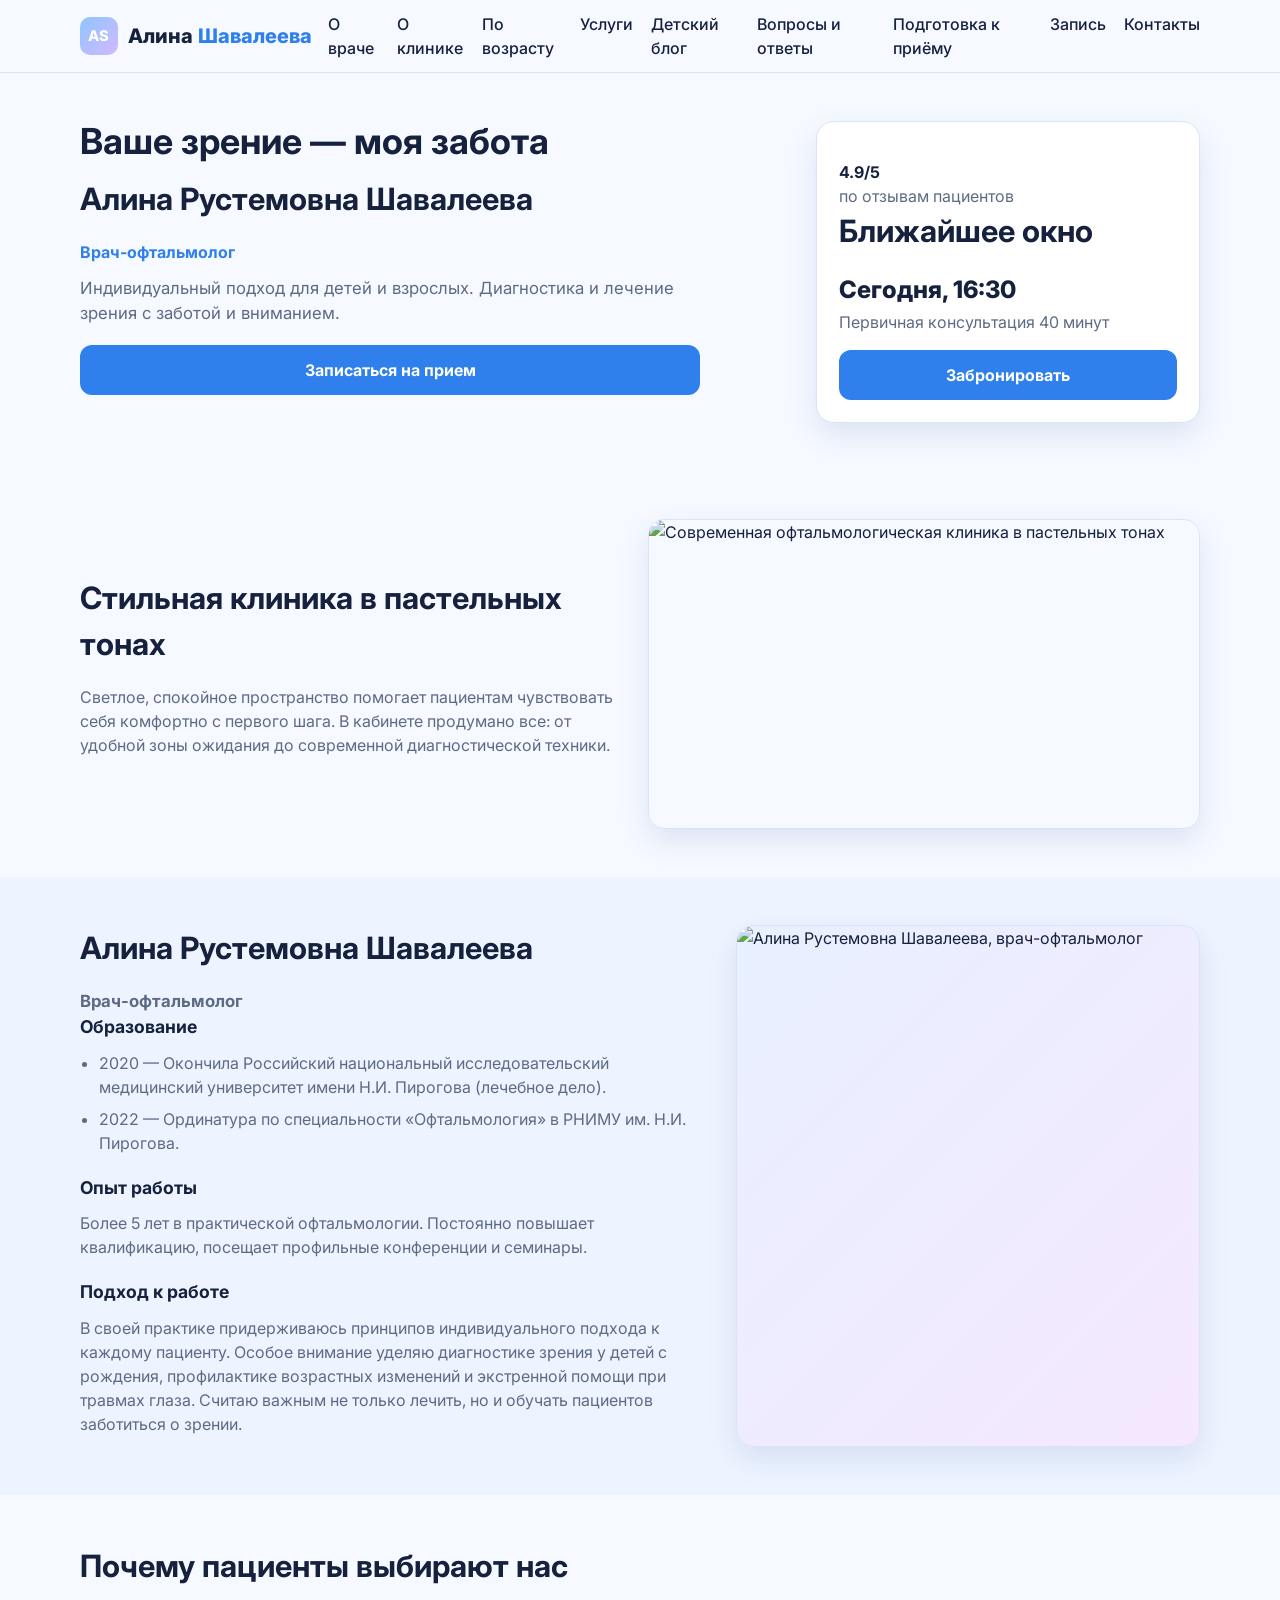
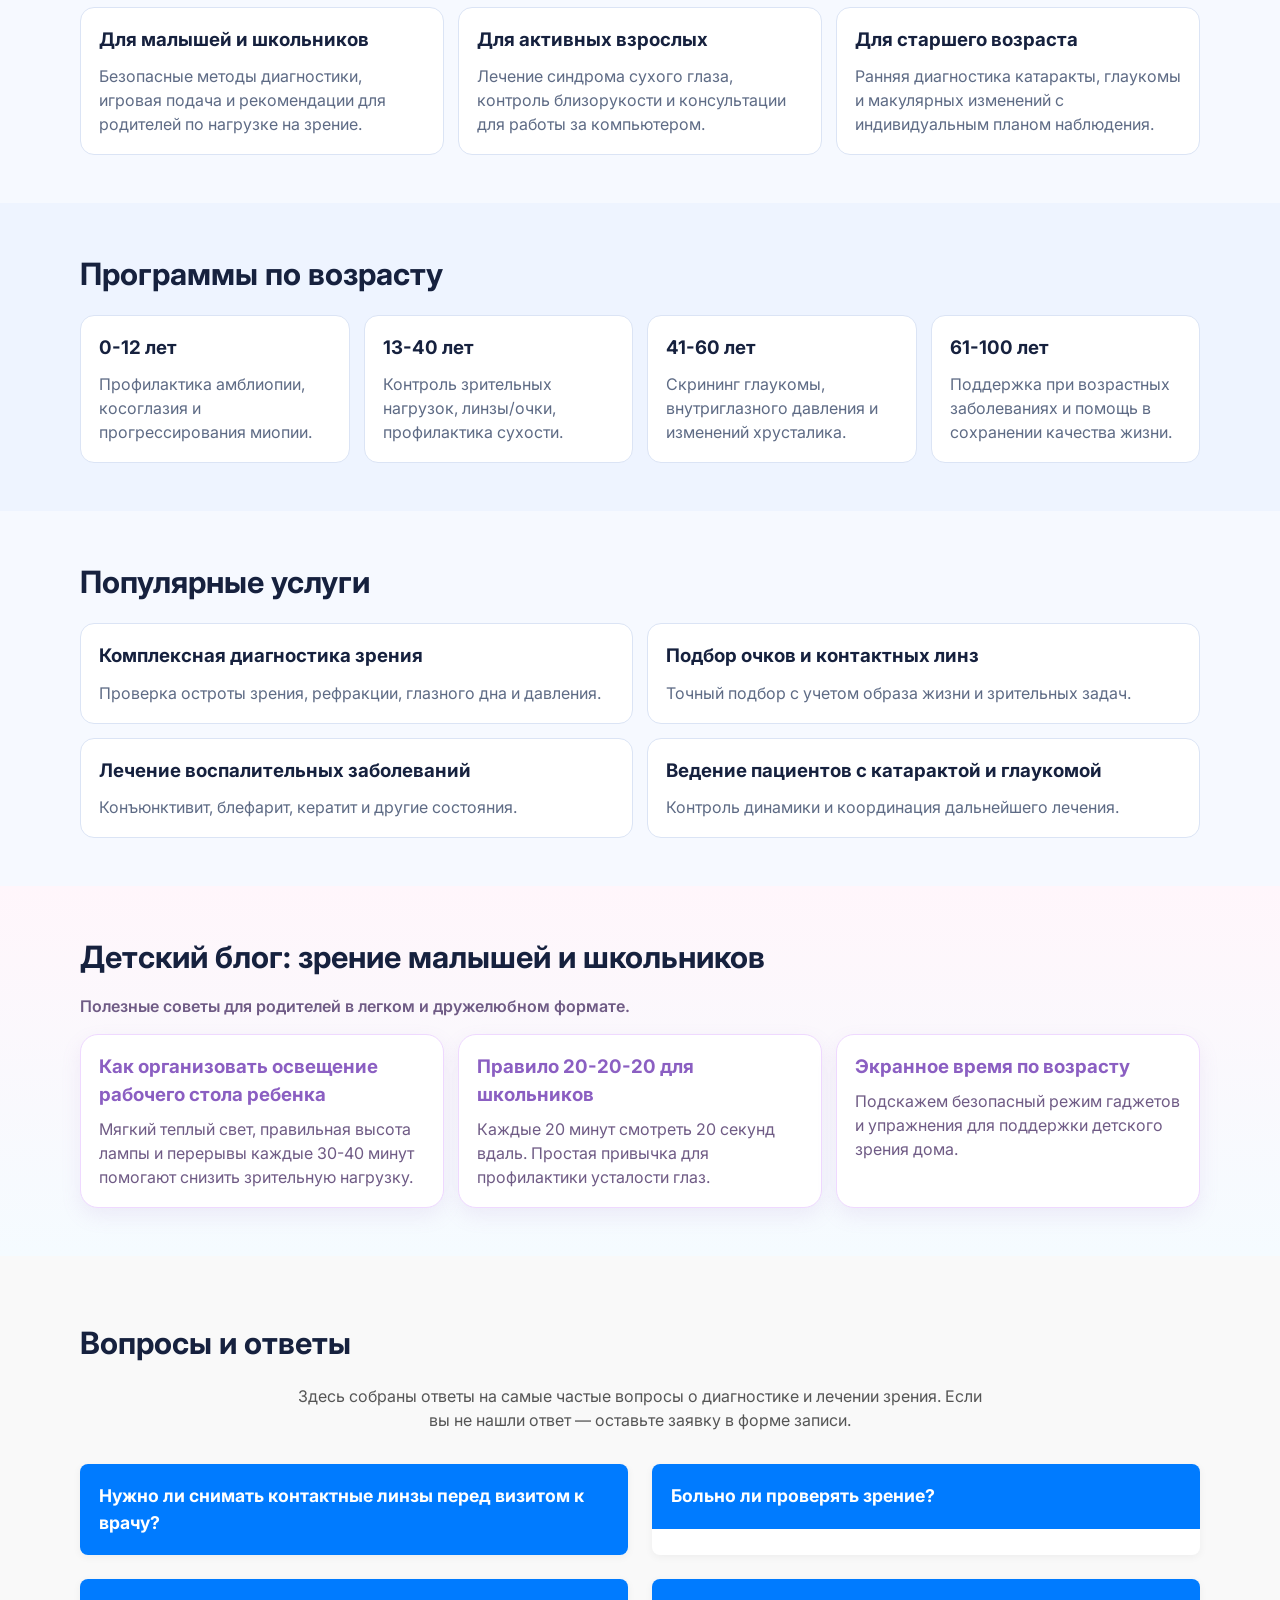
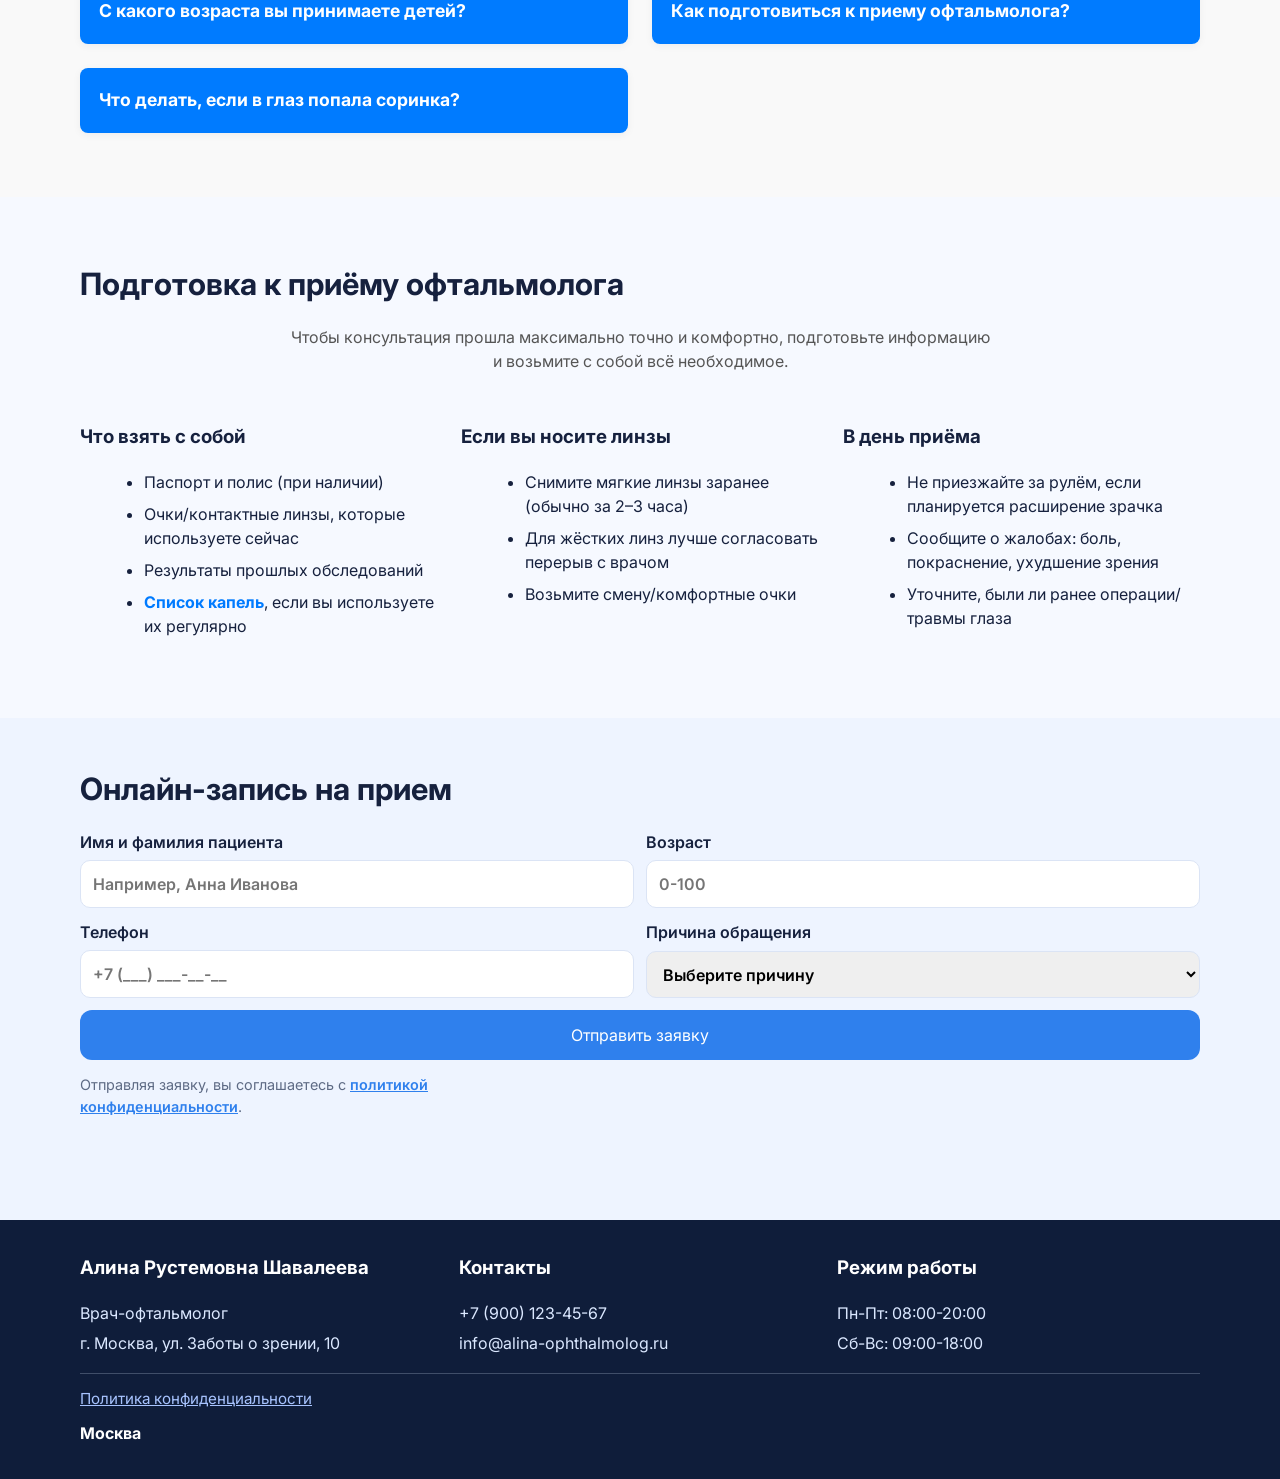
==== index.html @ 41278abd "Add files via upload" ====
<!doctype html>
<html lang="ru">
  <head>
    <meta charset="UTF-8" />
    <meta name="viewport" content="width=device-width, initial-scale=1.0" />
    <title>Алина Шавалеева - врач-офтальмолог</title>
    <meta
      name="description"
      content="Персональный сайт врача-офтальмолога Алины Рустемовны Шавалеевой для пациентов от 0 до 100 лет."
    />
    <link rel="preconnect" href="https://fonts.googleapis.com" />
    <link rel="preconnect" href="https://fonts.gstatic.com" crossorigin />
    <link
      href="https://fonts.googleapis.com/css2?family=Inter:wght@400;500;700;800&display=swap"
      rel="stylesheet"
    />
    <link rel="stylesheet" href="styles.css" />
  </head>
  <body>
    <header class="header">
      <div class="container nav-wrap">
        <a class="logo" href="index.html#home">
          <span class="logo-mark" aria-hidden="true">AS</span>
          <span class="logo-text">Алина <span>Шавалеева</span></span>
        </a>
        <nav class="nav" id="site-nav">
          <a href="#about-doctor">О враче</a>
          <a href="#about">О клинике</a>
          <a href="#ages">По возрасту</a>
          <a href="#services">Услуги</a>
          <a href="#kids-blog">Детский блог</a>
          <a href="#faq">Вопросы и ответы</a>
          <a href="#preparation">Подготовка к приёму</a>
          <a href="#appointment">Запись</a>
          <a href="#contacts">Контакты</a>
        </nav>
        <button class="nav-toggle" id="nav-toggle" aria-label="Открыть меню">
          <span></span><span></span><span></span>
        </button>
      </div>
    </header>

    <main id="home">
      <section class="section hero">
        <div class="container hero-grid">
          <div class="hero-text">
            <h1>Ваше зрение — моя забота</h1>
            <h2>Алина Рустемовна Шавалеева</h2>
            <p class="subtitle">Врач-офтальмолог</p>
            <p class="lead">
              Индивидуальный подход для детей и взрослых. Диагностика и лечение
              зрения с заботой и вниманием.
            </p>
            <a href="#appointment" class="btn btn-primary full">Записаться на прием</a>
          </div>
          <aside class="hero-card">
            <div class="rating">
              <strong>4.9/5</strong>
              <span>по отзывам пациентов</span>
            </div>
            <h2>Ближайшее окно</h2>
            <p class="slot-time">Сегодня, 16:30</p>
            <p class="slot-note">Первичная консультация 40 минут</p>
            <a href="#appointment" class="btn btn-primary full">Забронировать</a>
          </aside>
        </div>
      </section>

      <section class="section clinic-photo">
        <div class="container clinic-photo-grid">
          <div>
            <h2>Стильная клиника в пастельных тонах</h2>
            <p>
              Светлое, спокойное пространство помогает пациентам чувствовать
              себя комфортно с первого шага. В кабинете продумано все: от
              удобной зоны ожидания до современной диагностической техники.
            </p>
          </div>
          <img
            src="https://images.unsplash.com/photo-1519494026892-80bbd2d6fd0d?auto=format&fit=crop&w=1400&q=80"
            alt="Современная офтальмологическая клиника в пастельных тонах"
            loading="lazy"
          />
        </div>
      </section>

      <section class="section alt about-doctor" id="about-doctor">
        <div class="container about-doctor-grid">
          <div class="doctor-info">
            <h2>Алина Рустемовна Шавалеева</h2>
            <p class="doctor-title">Врач-офтальмолог</p>

            <div class="education">
              <h3>Образование</h3>
              <ul>
                <li>
                  2020 — Окончила Российский национальный исследовательский
                  медицинский университет имени Н.И. Пирогова (лечебное дело).
                </li>
                <li>
                  2022 — Ординатура по специальности «Офтальмология» в РНИМУ
                  им. Н.И. Пирогова.
                </li>
              </ul>
            </div>

            <div class="experience">
              <h3>Опыт работы</h3>
              <p>
                Более 5 лет в практической офтальмологии. Постоянно повышает
                квалификацию, посещает профильные конференции и семинары.
              </p>
            </div>

            <div class="approach">
              <h3>Подход к работе</h3>
              <p>
                В своей практике придерживаюсь принципов индивидуального подхода
                к каждому пациенту. Особое внимание уделяю диагностике зрения у
                детей с рождения, профилактике возрастных изменений и экстренной
                помощи при травмах глаза. Считаю важным не только лечить, но и
                обучать пациентов заботиться о зрении.
              </p>
            </div>
          </div>

          <div class="doctor-photo">
            <img
              src="images/doctor.jpg"
              alt="Алина Рустемовна Шавалеева, врач-офтальмолог"
              width="480"
              height="600"
              loading="lazy"
              onerror="this.onerror=null;this.src='https://images.unsplash.com/photo-1594824476966-48c8b964273f?auto=format&amp;fit=crop&amp;w=900&amp;q=80';"
            />
          </div>
        </div>
      </section>

      <section class="section" id="about">
        <div class="container">
          <h2>Почему пациенты выбирают нас</h2>
          <div class="cards-3">
            <article class="card">
              <h3>Для малышей и школьников</h3>
              <p>
                Безопасные методы диагностики, игровая подача и рекомендации
                для родителей по нагрузке на зрение.
              </p>
            </article>
            <article class="card">
              <h3>Для активных взрослых</h3>
              <p>
                Лечение синдрома сухого глаза, контроль близорукости и
                консультации для работы за компьютером.
              </p>
            </article>
            <article class="card">
              <h3>Для старшего возраста</h3>
              <p>
                Ранняя диагностика катаракты, глаукомы и макулярных изменений с
                индивидуальным планом наблюдения.
              </p>
            </article>
          </div>
        </div>
      </section>

      <section class="section alt" id="ages">
        <div class="container">
          <h2>Программы по возрасту</h2>
          <div class="age-grid">
            <article class="age-card">
              <h3>0-12 лет</h3>
              <p>Профилактика амблиопии, косоглазия и прогрессирования миопии.</p>
            </article>
            <article class="age-card">
              <h3>13-40 лет</h3>
              <p>Контроль зрительных нагрузок, линзы/очки, профилактика сухости.</p>
            </article>
            <article class="age-card">
              <h3>41-60 лет</h3>
              <p>Скрининг глаукомы, внутриглазного давления и изменений хрусталика.</p>
            </article>
            <article class="age-card">
              <h3>61-100 лет</h3>
              <p>Поддержка при возрастных заболеваниях и помощь в сохранении качества жизни.</p>
            </article>
          </div>
        </div>
      </section>

      <section class="section" id="services">
        <div class="container">
          <h2>Популярные услуги</h2>
          <div class="services-grid">
            <article class="service-item">
              <h3>Комплексная диагностика зрения</h3>
              <p>Проверка остроты зрения, рефракции, глазного дна и давления.</p>
            </article>
            <article class="service-item">
              <h3>Подбор очков и контактных линз</h3>
              <p>Точный подбор с учетом образа жизни и зрительных задач.</p>
            </article>
            <article class="service-item">
              <h3>Лечение воспалительных заболеваний</h3>
              <p>Конъюнктивит, блефарит, кератит и другие состояния.</p>
            </article>
            <article class="service-item">
              <h3>Ведение пациентов с катарактой и глаукомой</h3>
              <p>Контроль динамики и координация дальнейшего лечения.</p>
            </article>
          </div>
        </div>
      </section>

      <section class="section kids-blog" id="kids-blog">
        <div class="container">
          <h2>Детский блог: зрение малышей и школьников</h2>
          <p class="kids-intro">
            Полезные советы для родителей в легком и дружелюбном формате.
          </p>
          <div class="kids-blog-grid">
            <article class="kids-post">
              <h3>Как организовать освещение рабочего стола ребенка</h3>
              <p>
                Мягкий теплый свет, правильная высота лампы и перерывы каждые
                30-40 минут помогают снизить зрительную нагрузку.
              </p>
            </article>
            <article class="kids-post">
              <h3>Правило 20-20-20 для школьников</h3>
              <p>
                Каждые 20 минут смотреть 20 секунд вдаль. Простая привычка для
                профилактики усталости глаз.
              </p>
            </article>
            <article class="kids-post">
              <h3>Экранное время по возрасту</h3>
              <p>
                Подскажем безопасный режим гаджетов и упражнения для поддержки
                детского зрения дома.
              </p>
            </article>
          </div>
        </div>
      </section>

      <section class="section faq" id="faq">
        <div class="container">
          <h2>Вопросы и ответы</h2>
          <p class="faq-intro">
            Здесь собраны ответы на самые частые вопросы о диагностике и лечении
            зрения. Если вы не нашли ответ — оставьте заявку в форме записи.
          </p>

          <div class="faq-grid">
            <article class="faq-item">
              <h3 class="faq-question">
                Нужно ли снимать контактные линзы перед визитом к врачу?
              </h3>
              <div class="faq-answer">
                <p>
                  Да, если вы носите мягкие контактные линзы, их необходимо снять
                  за 2–3 часа до осмотра. Для жёстких линз рекомендуется перерыв
                  не менее суток. Это необходимо для получения точных данных о
                  состоянии роговицы и глазного дна.
                </p>
              </div>
            </article>

            <article class="faq-item">
              <h3 class="faq-question">Больно ли проверять зрение?</h3>
              <div class="faq-answer">
                <p>
                  Нет, все методы диагностики в современной офтальмологии
                  абсолютно безболезненны и безопасны. Некоторые процедуры
                  (например, расширение зрачка каплями) могут вызывать лёгкий
                  дискомфорт или временное затуманивание зрения, но не боль.
                </p>
              </div>
            </article>

            <article class="faq-item">
              <h3 class="faq-question">
                С какого возраста вы принимаете детей?
              </h3>
              <div class="faq-answer">
                <p>
                  Мы проводим диагностику зрения у детей с рождения. Для малышей
                  используются специальные бесконтактные методы, а для школьников —
                  игровые форматы обследования, чтобы ребёнок чувствовал себя
                  комфортно.
                </p>
              </div>
            </article>

            <article class="faq-item">
              <h3 class="faq-question">
                Как подготовиться к приему офтальмолога?
              </h3>
              <div class="faq-answer">
                <p>
                  Возьмите с собой паспорт, полис (если есть), результаты
                  предыдущих обследований и очки/линзы, которые вы носите сейчас.
                  Если вы используете глазные капли — сообщите об этом врачу.
                  Желательно не приезжать за рулём, если планируется расширение
                  зрачка.
                </p>
              </div>
            </article>

            <article class="faq-item">
              <h3 class="faq-question">
                Что делать, если в глаз попала соринка?
              </h3>
              <div class="faq-answer">
                <p>
                  Не трите глаз. Попробуйте промыть его чистой кипячёной водой
                  или физраствором. Если инородное тело не выходит, появилось
                  покраснение или боль — немедленно обратитесь к врачу.
                  Самостоятельное удаление может повредить роговицу.
                </p>
              </div>
            </article>
          </div>
        </div>
      </section>

      <section class="section preparation" id="preparation">
        <div class="container">
          <h2>Подготовка к приёму офтальмолога</h2>
          <p class="preparation-intro">
            Чтобы консультация прошла максимально точно и комфортно, подготовьте
            информацию и возьмите с собой всё необходимое.
          </p>

          <div class="preparation-grid">
            <article>
              <h3>Что взять с собой</h3>
              <ul class="prep-list">
                <li>Паспорт и полис (при наличии)</li>
                <li>Очки/контактные линзы, которые используете сейчас</li>
                <li>Результаты прошлых обследований</li>
                <li><strong>Список капель</strong>, если вы используете их регулярно</li>
              </ul>
            </article>

            <article>
              <h3>Если вы носите линзы</h3>
              <ul class="prep-list">
                <li>Снимите мягкие линзы заранее (обычно за 2–3 часа)</li>
                <li>Для жёстких линз лучше согласовать перерыв с врачом</li>
                <li>Возьмите смену/комфортные очки</li>
              </ul>
            </article>

            <article>
              <h3>В день приёма</h3>
              <ul class="prep-list">
                <li>Не приезжайте за рулём, если планируется расширение зрачка</li>
                <li>Сообщите о жалобах: боль, покраснение, ухудшение зрения</li>
                <li>Уточните, были ли ранее операции/травмы глаза</li>
              </ul>
            </article>
          </div>
        </div>
      </section>

      <section class="section alt" id="appointment">
        <div class="container">
          <h2>Онлайн-запись на прием</h2>
          <form class="appointment-form" id="appointment-form">
            <label>
              Имя и фамилия пациента
              <input type="text" name="name" placeholder="Например, Анна Иванова" required />
            </label>
            <label>
              Возраст
              <input type="number" name="age" min="0" max="100" placeholder="0-100" required />
            </label>
            <label>
              Телефон
              <input type="tel" name="phone" placeholder="+7 (___) ___-__-__" required />
            </label>
            <label>
              Причина обращения
              <select name="reason" required>
                <option value="">Выберите причину</option>
                <option>Плановая проверка</option>
                <option>Подбор очков/линз</option>
                <option>Покраснение или боль</option>
                <option>Контроль возрастных изменений</option>
              </select>
            </label>
            <button type="submit" class="btn btn-primary full">Отправить заявку</button>
          </form>
          <p class="form-consent">
            Отправляя заявку, вы соглашаетесь с
            <a href="privacy.html">политикой конфиденциальности</a>.
          </p>
          <p class="form-status" id="form-status" aria-live="polite"></p>
        </div>
      </section>
    </main>

    <footer class="footer" id="contacts">
      <div class="container footer-grid">
        <div>
          <h3>Алина Рустемовна Шавалеева</h3>
          <p>Врач-офтальмолог</p>
          <p>г. Москва, ул. Заботы о зрении, 10</p>
        </div>
        <div>
          <h3>Контакты</h3>
          <p>+7 (900) 123-45-67</p>
          <p>info@alina-ophthalmolog.ru</p>
        </div>
        <div>
          <h3>Режим работы</h3>
          <p>Пн-Пт: 08:00-20:00</p>
          <p>Сб-Вс: 09:00-18:00</p>
        </div>
      </div>
      <div class="container footer-links">
        <a href="privacy.html">Политика конфиденциальности</a>
      </div>
      <div class="container footer-city">Москва</div>
    </footer>

    <script src="script.js"></script>
  </body>
</html>
---- styles.css ----
:root {
  --bg: #f6f9ff;
  --surface: #ffffff;
  --text: #16213e;
  --muted: #5e6b85;
  --primary: #2f80ed;
  --primary-dark: #1f66c3;
  --accent: #3bb0a4;
  --border: #dbe4f5;
  --shadow: 0 12px 30px rgba(31, 78, 160, 0.12);
}

* {
  box-sizing: border-box;
}

body {
  margin: 0;
  font-family: "Inter", Arial, sans-serif;
  background: var(--bg);
  color: var(--text);
  line-height: 1.5;
}

.container {
  width: min(1120px, 92%);
  margin: 0 auto;
}

.header {
  position: sticky;
  top: 0;
  z-index: 10;
  background: rgba(246, 249, 255, 0.95);
  backdrop-filter: blur(8px);
  border-bottom: 1px solid var(--border);
}

.nav-wrap {
  display: flex;
  align-items: center;
  justify-content: space-between;
  min-height: 72px;
  gap: 16px;
}

.logo {
  display: inline-flex;
  align-items: center;
  gap: 10px;
  font-weight: 800;
  font-size: 1.25rem;
  text-decoration: none;
  color: var(--text);
}

.logo-mark {
  display: grid;
  place-items: center;
  width: 38px;
  height: 38px;
  border-radius: 10px;
  background: linear-gradient(135deg, #8cc6ff, #d4b8ff);
  color: #fff;
  font-size: 0.92rem;
  letter-spacing: 0.04em;
}

.logo-text {
  display: inline-flex;
  gap: 5px;
}

.logo-text span {
  color: var(--primary);
}

.nav {
  display: flex;
  gap: 18px;
}

.nav a {
  color: var(--text);
  text-decoration: none;
  font-weight: 500;
}

.nav a:hover {
  color: var(--primary);
}

.nav-toggle {
  display: none;
  border: 1px solid var(--border);
  background: var(--surface);
  border-radius: 10px;
  width: 42px;
  height: 42px;
  padding: 10px 8px;
}

.nav-toggle span {
  display: block;
  height: 2px;
  margin: 4px 0;
  background: var(--text);
}

.hero {
  padding: 56px 0 28px;
}

.hero-grid {
  display: grid;
  grid-template-columns: 1.3fr 0.7fr;
  gap: 22px;
  align-items: start;
}

h1 {
  font-size: clamp(1.8rem, 2.8vw, 3rem);
  line-height: 1.15;
  margin: 0 0 14px;
}

.hero-text {
  max-width: 62ch;
}

.hero-text h2 {
  margin: 4px 0 4px;
  font-size: 1.3rem;
  font-weight: 700;
  color: var(--text);
}

.subtitle {
  margin: 0 0 12px;
  font-weight: 700;
  color: var(--primary);
}

.lead {
  margin: 0 0 18px;
  color: var(--muted);
  font-size: 1.05rem;
}

.hero-actions {
  display: flex;
  flex-wrap: wrap;
  gap: 12px;
  margin: 22px 0 16px;
}

.btn {
  display: inline-block;
  border-radius: 12px;
  padding: 12px 18px;
  font-weight: 700;
  text-decoration: none;
  border: 1px solid transparent;
  text-align: center;
  cursor: pointer;
}

.btn-primary {
  background: var(--primary);
  color: #fff;
}

.btn-primary:hover {
  background: var(--primary-dark);
}

.btn-secondary {
  background: #ecf3ff;
  color: var(--primary-dark);
  border-color: #d2e4ff;
}

.full {
  width: 100%;
}

.hero-points {
  padding-left: 18px;
  margin: 0;
}

.hero-card {
  background: var(--surface);
  border: 1px solid var(--border);
  border-radius: 18px;
  padding: 22px;
  box-shadow: var(--shadow);
}

.hero-card h2 {
  margin-top: 0;
}

.clinic-photo-grid {
  display: grid;
  grid-template-columns: 1fr 1fr;
  gap: 16px;
  align-items: center;
}

.clinic-photo-grid p {
  color: var(--muted);
}

.clinic-photo-grid img {
  width: 100%;
  height: 310px;
  object-fit: cover;
  border-radius: 16px;
  border: 1px solid var(--border);
  box-shadow: var(--shadow);
}

.about-doctor-grid {
  display: grid;
  grid-template-columns: 1.15fr 0.85fr;
  gap: 28px;
  align-items: start;
}

.doctor-info h2 {
  margin: 0 0 6px;
  font-size: clamp(1.5rem, 2.4vw, 2rem);
}

.doctor-title {
  margin: 0 0 22px;
  font-weight: 700;
  color: var(--primary);
  font-size: 1.05rem;
}

.education,
.experience,
.approach {
  margin-bottom: 20px;
}

.education:last-child,
.experience:last-child,
.approach:last-child {
  margin-bottom: 0;
}

.doctor-info h3 {
  margin: 0 0 10px;
  font-size: 1.1rem;
}

.doctor-info ul {
  margin: 0;
  padding-left: 1.2rem;
  color: var(--muted);
}

.doctor-info li {
  margin-bottom: 8px;
}

.doctor-info li:last-child {
  margin-bottom: 0;
}

.doctor-info p {
  margin: 0;
  color: var(--muted);
}

.doctor-photo {
  position: relative;
  border-radius: 18px;
  overflow: hidden;
  border: 1px solid var(--border);
  box-shadow: var(--shadow);
  background: linear-gradient(135deg, #e8f0ff, #f5e8ff);
}

.doctor-photo img {
  display: block;
  width: 100%;
  height: auto;
  max-height: 520px;
  object-fit: cover;
  object-position: center 20%;
}

.slot-time {
  font-size: 1.5rem;
  font-weight: 800;
  margin: 10px 0 2px;
}

.slot-note {
  color: var(--muted);
  margin-top: 0;
}

.rating {
  margin-top: 16px;
  color: var(--muted);
}

.rating strong {
  color: var(--text);
  display: block;
}

.section {
  padding: 48px 0;
}

.section.alt {
  background: #eef4ff;
}

.section h2 {
  margin-top: 0;
  margin-bottom: 18px;
  font-size: clamp(1.5rem, 2.4vw, 2rem);
}

.cards-3,
.age-grid,
.services-grid {
  display: grid;
  gap: 14px;
}

.cards-3 {
  grid-template-columns: repeat(3, minmax(0, 1fr));
}

.age-grid {
  grid-template-columns: repeat(4, minmax(0, 1fr));
}

.services-grid {
  grid-template-columns: repeat(2, minmax(0, 1fr));
}

.card,
.age-card,
.service-item {
  background: var(--surface);
  border: 1px solid var(--border);
  border-radius: 14px;
  padding: 18px;
}

.card h3,
.age-card h3,
.service-item h3 {
  margin: 0 0 10px;
}

.card p,
.age-card p,
.service-item p {
  margin: 0;
  color: var(--muted);
}

.kids-blog {
  background: linear-gradient(180deg, #fff6fb 0%, #f5fbff 100%);
}

.kids-intro {
  margin-top: -4px;
  margin-bottom: 16px;
  color: #6f5b85;
  font-weight: 600;
}

.kids-blog-grid {
  display: grid;
  grid-template-columns: repeat(3, minmax(0, 1fr));
  gap: 14px;
}

.kids-post {
  background: #fff;
  border: 1px solid #efd9ff;
  border-radius: 18px;
  padding: 18px;
  box-shadow: 0 8px 20px rgba(161, 124, 199, 0.12);
}

.kids-post h3 {
  margin: 0 0 8px;
  color: #8b5fc2;
}

.kids-post p {
  margin: 0;
  color: #6f5b85;
}

/* --- Стили для FAQ --- */
.faq {
  padding: 4rem 0;
  background-color: #f9f9f9;
}

.faq-intro {
  max-width: 700px;
  margin: 0 auto 2rem;
  text-align: center;
  color: #555;
}

.faq-grid {
  display: grid;
  gap: 1.5rem;
}

/* Адаптивность: 2 колонки на больших экранах */
@media (min-width: 768px) {
  .faq-grid {
    grid-template-columns: repeat(2, 1fr);
  }
}

.faq-item {
  background: #fff;
  border-radius: 8px;
  box-shadow: 0 2px 8px rgba(0, 0, 0, 0.05);
  overflow: hidden;
}

.faq-question {
  background: #007bff;
  color: #fff;
  padding: 1.2rem;
  margin: 0;
  cursor: pointer;
  font-size: 1.1rem;
}

.faq-answer {
  padding: 1rem;
  display: none; /* Скрыто по умолчанию */
}

.faq-item.active .faq-answer {
  display: block;
}

.faq-answer p {
  color: #444;
  margin: 0;
}

/* --- Стили для раздела Подготовка --- */
.preparation {
  padding: 4rem 0;
}
.preparation-intro {
  max-width: 700px;
  margin: 0 auto 2rem;
  text-align: center;
  color: #555;
}
.preparation-grid {
  display: grid;
  gap: 1.5rem;
}
/* Адаптивность: 3 колонки на больших экранах */
@media (min-width: 768px) {
  .preparation-grid {
    grid-template-columns: repeat(3, 1fr);
  }
}
.prep-list {
  list-style-type: disc;
  margin-left: 1.5rem;
}
.prep-list li {
  margin-bottom: 0.5rem;
}
.prep-list strong {
  color: #007bff; /* Акцентный синий */
}

.appointment-form {
  display: grid;
  gap: 12px;
  grid-template-columns: repeat(2, minmax(0, 1fr));
}

.appointment-form label {
  display: grid;
  gap: 6px;
  font-weight: 600;
}

.appointment-form input,
.appointment-form select {
  border: 1px solid var(--border);
  border-radius: 10px;
  padding: 11px 12px;
  font: inherit;
}

.appointment-form button {
  grid-column: 1 / -1;
  font: inherit;
}

.form-status {
  margin-top: 12px;
  min-height: 1.5em;
  font-weight: 600;
}

.footer {
  background: #0f1d3a;
  color: #dbe8ff;
  padding: 34px 0;
}

.footer-grid {
  display: grid;
  gap: 16px;
  grid-template-columns: repeat(3, minmax(0, 1fr));
}

.footer h3 {
  margin-top: 0;
  color: #fff;
}

.footer p {
  margin: 6px 0;
}

.footer-links {
  margin-top: 12px;
  padding-top: 12px;
  border-top: 1px solid rgba(219, 232, 255, 0.24);
}

.footer-links a {
  color: #a8c4ff;
  font-size: 0.95rem;
}

.footer-links a:hover {
  color: #fff;
}

.footer-city {
  margin-top: 10px;
  padding-top: 0;
  border-top: none;
  color: #fff;
  font-weight: 700;
}

.legal-page .legal-main {
  padding: 40px 0 56px;
}

.legal-content {
  max-width: 720px;
}

.legal-content h1 {
  font-size: clamp(1.6rem, 2.2vw, 2rem);
  margin-top: 0;
  margin-bottom: 16px;
}

.legal-content h2 {
  font-size: 1.15rem;
  margin-top: 28px;
  margin-bottom: 10px;
}

.legal-content p,
.legal-content li {
  color: var(--muted);
}

.legal-content ul {
  margin: 0 0 12px;
  padding-left: 1.25rem;
}

.legal-content a {
  color: var(--primary);
  font-weight: 600;
}

.legal-updated {
  font-size: 0.9rem;
  color: var(--muted);
  margin-bottom: 8px;
}

.legal-back {
  margin-top: 32px;
}

.form-consent {
  margin-top: 14px;
  font-size: 0.9rem;
  color: var(--muted);
  max-width: 52ch;
}

.form-consent a {
  color: var(--primary);
  font-weight: 600;
}

@media (max-width: 920px) {
  .hero-grid,
  .cards-3,
  .age-grid,
  .services-grid,
  .kids-blog-grid,
  .clinic-photo-grid,
  .about-doctor-grid,
  .footer-grid,
  .faq-grid {
    grid-template-columns: 1fr 1fr;
  }
}

@media (max-width: 700px) {
  .nav-toggle {
    display: block;
  }

  .nav {
    position: absolute;
    right: 4%;
    top: 72px;
    flex-direction: column;
    background: var(--surface);
    border: 1px solid var(--border);
    border-radius: 12px;
    padding: 10px;
    width: min(260px, 92%);
    transform: scale(0.96);
    transform-origin: top right;
    opacity: 0;
    pointer-events: none;
    transition: 0.2s ease;
  }

  .nav.open {
    transform: scale(1);
    opacity: 1;
    pointer-events: auto;
  }

  .hero-grid,
  .cards-3,
  .age-grid,
  .services-grid,
  .kids-blog-grid,
  .clinic-photo-grid,
  .about-doctor-grid,
  .appointment-form,
  .faq-grid,
  .footer-grid {
    grid-template-columns: 1fr;
  }
}
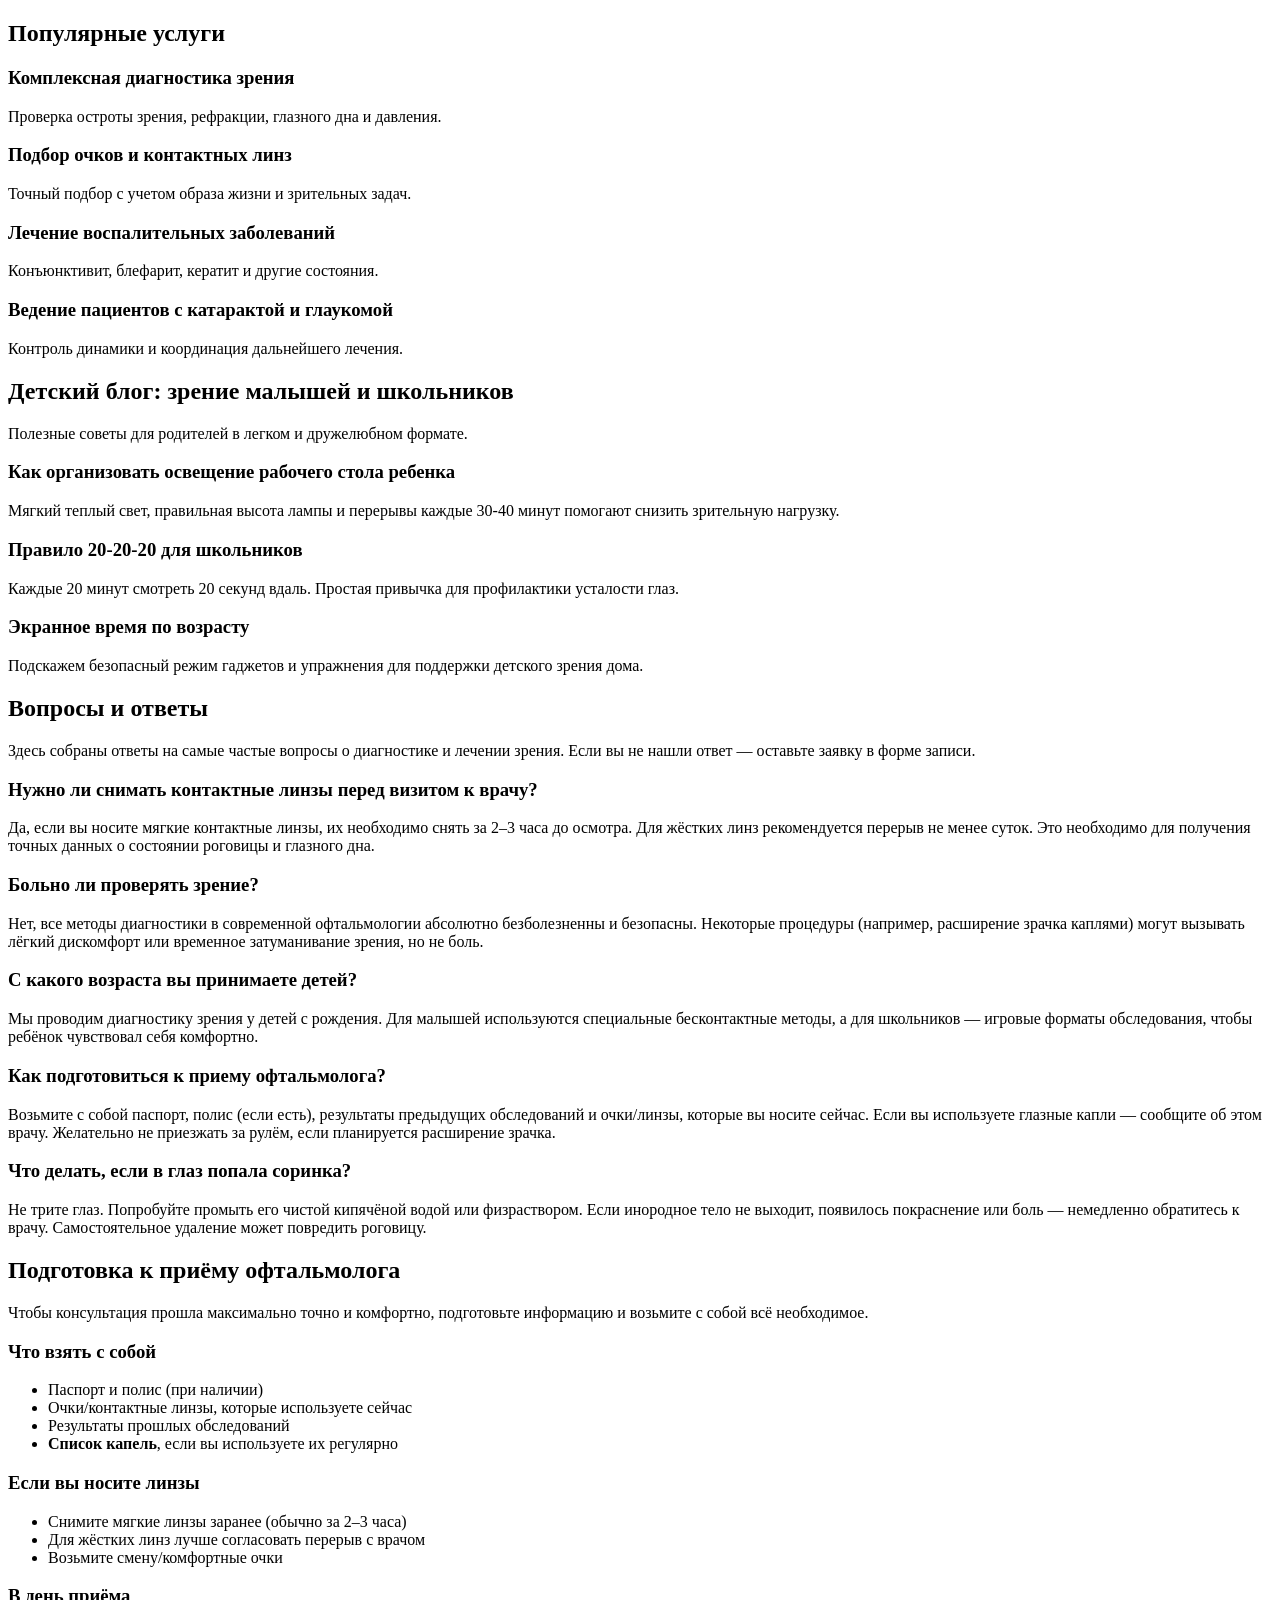
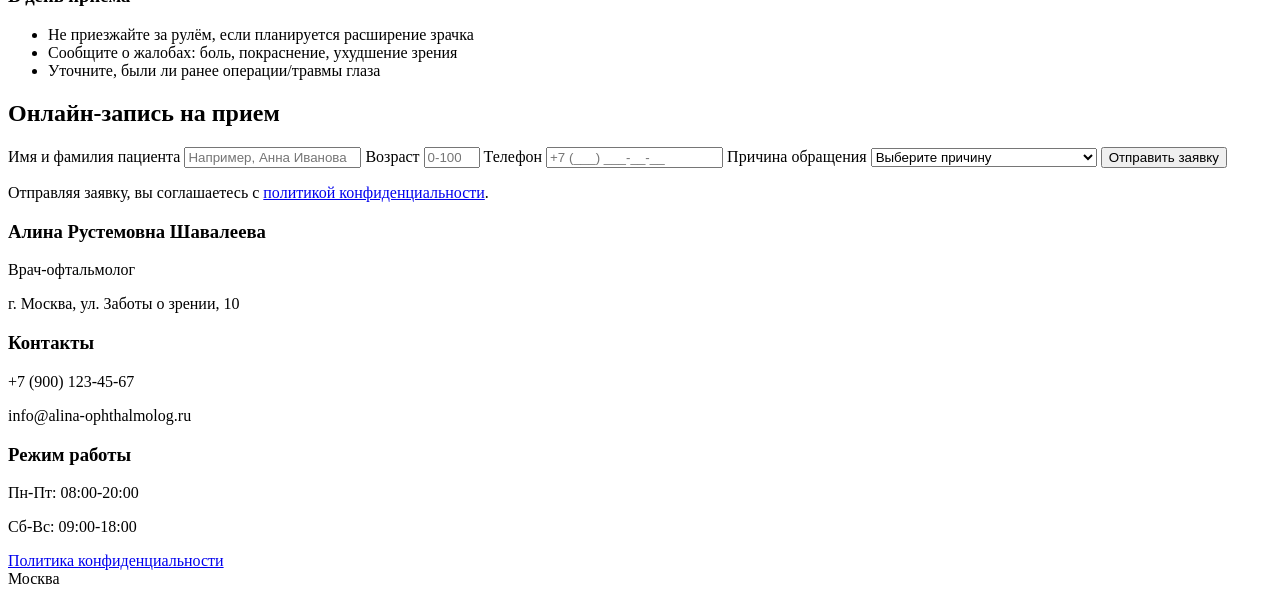
==== commit 44d7788f: "Update index.html Удалила светлые тона клиники и фото.  Signed-off-by: Anna <anna.shavaleeva8@gmail." ====
--- a/index.html
+++ b/index.html
@@ -14,181 +14,7 @@
       href="https://fonts.googleapis.com/css2?family=Inter:wght@400;500;700;800&display=swap"
       rel="stylesheet"
     />
-    <link rel="stylesheet" href="styles.css" />
-  </head>
-  <body>
-    <header class="header">
-      <div class="container nav-wrap">
-        <a class="logo" href="index.html#home">
-          <span class="logo-mark" aria-hidden="true">AS</span>
-          <span class="logo-text">Алина <span>Шавалеева</span></span>
-        </a>
-        <nav class="nav" id="site-nav">
-          <a href="#about-doctor">О враче</a>
-          <a href="#about">О клинике</a>
-          <a href="#ages">По возрасту</a>
-          <a href="#services">Услуги</a>
-          <a href="#kids-blog">Детский блог</a>
-          <a href="#faq">Вопросы и ответы</a>
-          <a href="#preparation">Подготовка к приёму</a>
-          <a href="#appointment">Запись</a>
-          <a href="#contacts">Контакты</a>
-        </nav>
-        <button class="nav-toggle" id="nav-toggle" aria-label="Открыть меню">
-          <span></span><span></span><span></span>
-        </button>
-      </div>
-    </header>
-
-    <main id="home">
-      <section class="section hero">
-        <div class="container hero-grid">
-          <div class="hero-text">
-            <h1>Ваше зрение — моя забота</h1>
-            <h2>Алина Рустемовна Шавалеева</h2>
-            <p class="subtitle">Врач-офтальмолог</p>
-            <p class="lead">
-              Индивидуальный подход для детей и взрослых. Диагностика и лечение
-              зрения с заботой и вниманием.
-            </p>
-            <a href="#appointment" class="btn btn-primary full">Записаться на прием</a>
-          </div>
-          <aside class="hero-card">
-            <div class="rating">
-              <strong>4.9/5</strong>
-              <span>по отзывам пациентов</span>
-            </div>
-            <h2>Ближайшее окно</h2>
-            <p class="slot-time">Сегодня, 16:30</p>
-            <p class="slot-note">Первичная консультация 40 минут</p>
-            <a href="#appointment" class="btn btn-primary full">Забронировать</a>
-          </aside>
-        </div>
-      </section>
-
-      <section class="section clinic-photo">
-        <div class="container clinic-photo-grid">
-          <div>
-            <h2>Стильная клиника в пастельных тонах</h2>
-            <p>
-              Светлое, спокойное пространство помогает пациентам чувствовать
-              себя комфортно с первого шага. В кабинете продумано все: от
-              удобной зоны ожидания до современной диагностической техники.
-            </p>
-          </div>
-          <img
-            src="https://images.unsplash.com/photo-1519494026892-80bbd2d6fd0d?auto=format&fit=crop&w=1400&q=80"
-            alt="Современная офтальмологическая клиника в пастельных тонах"
-            loading="lazy"
-          />
-        </div>
-      </section>
-
-      <section class="section alt about-doctor" id="about-doctor">
-        <div class="container about-doctor-grid">
-          <div class="doctor-info">
-            <h2>Алина Рустемовна Шавалеева</h2>
-            <p class="doctor-title">Врач-офтальмолог</p>
-
-            <div class="education">
-              <h3>Образование</h3>
-              <ul>
-                <li>
-                  2020 — Окончила Российский национальный исследовательский
-                  медицинский университет имени Н.И. Пирогова (лечебное дело).
-                </li>
-                <li>
-                  2022 — Ординатура по специальности «Офтальмология» в РНИМУ
-                  им. Н.И. Пирогова.
-                </li>
-              </ul>
-            </div>
-
-            <div class="experience">
-              <h3>Опыт работы</h3>
-              <p>
-                Более 5 лет в практической офтальмологии. Постоянно повышает
-                квалификацию, посещает профильные конференции и семинары.
-              </p>
-            </div>
-
-            <div class="approach">
-              <h3>Подход к работе</h3>
-              <p>
-                В своей практике придерживаюсь принципов индивидуального подхода
-                к каждому пациенту. Особое внимание уделяю диагностике зрения у
-                детей с рождения, профилактике возрастных изменений и экстренной
-                помощи при травмах глаза. Считаю важным не только лечить, но и
-                обучать пациентов заботиться о зрении.
-              </p>
-            </div>
-          </div>
-
-          <div class="doctor-photo">
-            <img
-              src="images/doctor.jpg"
-              alt="Алина Рустемовна Шавалеева, врач-офтальмолог"
-              width="480"
-              height="600"
-              loading="lazy"
-              onerror="this.onerror=null;this.src='https://images.unsplash.com/photo-1594824476966-48c8b964273f?auto=format&amp;fit=crop&amp;w=900&amp;q=80';"
-            />
-          </div>
-        </div>
-      </section>
-
-      <section class="section" id="about">
-        <div class="container">
-          <h2>Почему пациенты выбирают нас</h2>
-          <div class="cards-3">
-            <article class="card">
-              <h3>Для малышей и школьников</h3>
-              <p>
-                Безопасные методы диагностики, игровая подача и рекомендации
-                для родителей по нагрузке на зрение.
-              </p>
-            </article>
-            <article class="card">
-              <h3>Для активных взрослых</h3>
-              <p>
-                Лечение синдрома сухого глаза, контроль близорукости и
-                консультации для работы за компьютером.
-              </p>
-            </article>
-            <article class="card">
-              <h3>Для старшего возраста</h3>
-              <p>
-                Ранняя диагностика катаракты, глаукомы и макулярных изменений с
-                индивидуальным планом наблюдения.
-              </p>
-            </article>
-          </div>
-        </div>
-      </section>
-
-      <section class="section alt" id="ages">
-        <div class="container">
-          <h2>Программы по возрасту</h2>
-          <div class="age-grid">
-            <article class="age-card">
-              <h3>0-12 лет</h3>
-              <p>Профилактика амблиопии, косоглазия и прогрессирования миопии.</p>
-            </article>
-            <article class="age-card">
-              <h3>13-40 лет</h3>
-              <p>Контроль зрительных нагрузок, линзы/очки, профилактика сухости.</p>
-            </article>
-            <article class="age-card">
-              <h3>41-60 лет</h3>
-              <p>Скрининг глаукомы, внутриглазного давления и изменений хрусталика.</p>
-            </article>
-            <article class="age-card">
-              <h3>61-100 лет</h3>
-              <p>Поддержка при возрастных заболеваниях и помощь в сохранении качества жизни.</p>
-            </article>
-          </div>
-        </div>
-      </section>
+    <image.png
 
       <section class="section" id="services">
         <div class="container">
@@ -431,3 +257,7 @@
     <script src="script.js"></script>
   </body>
 </html>
+
+    <script src="script.js"></script>
+  </body>
+</html>
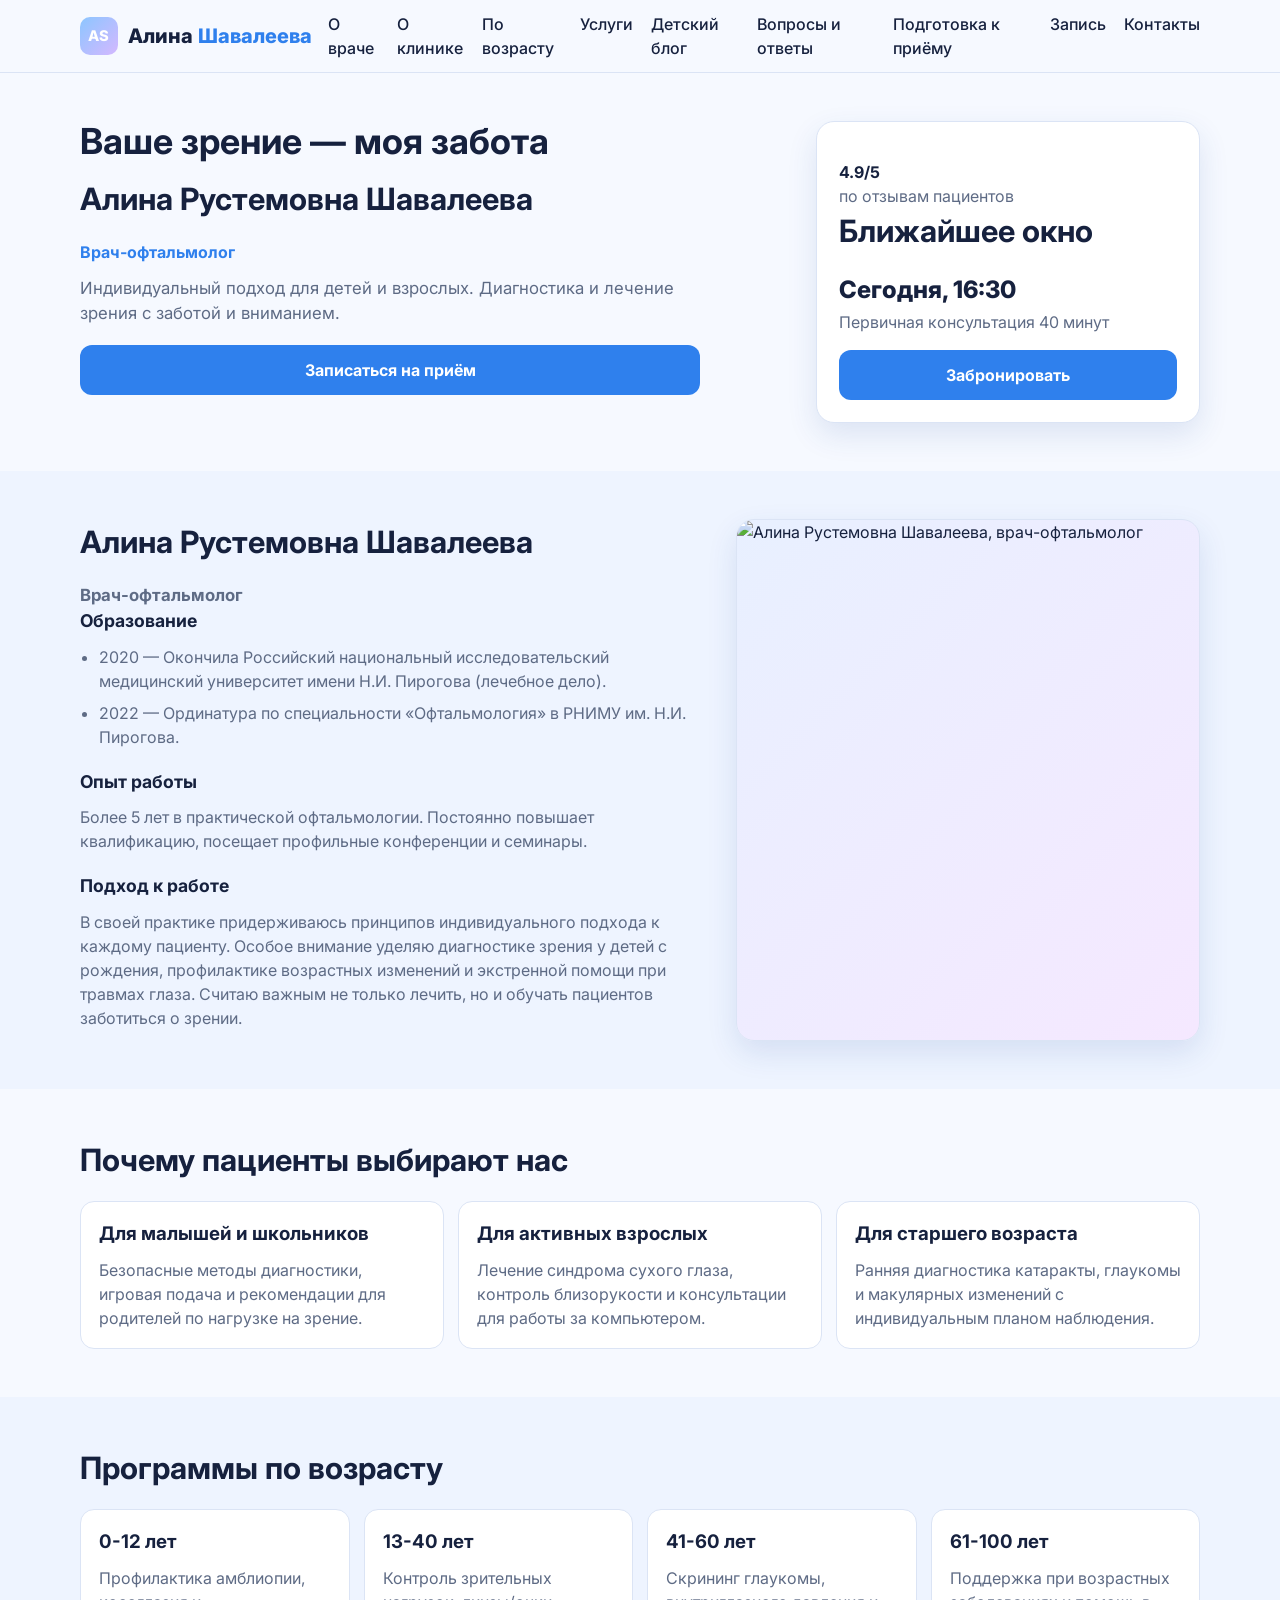
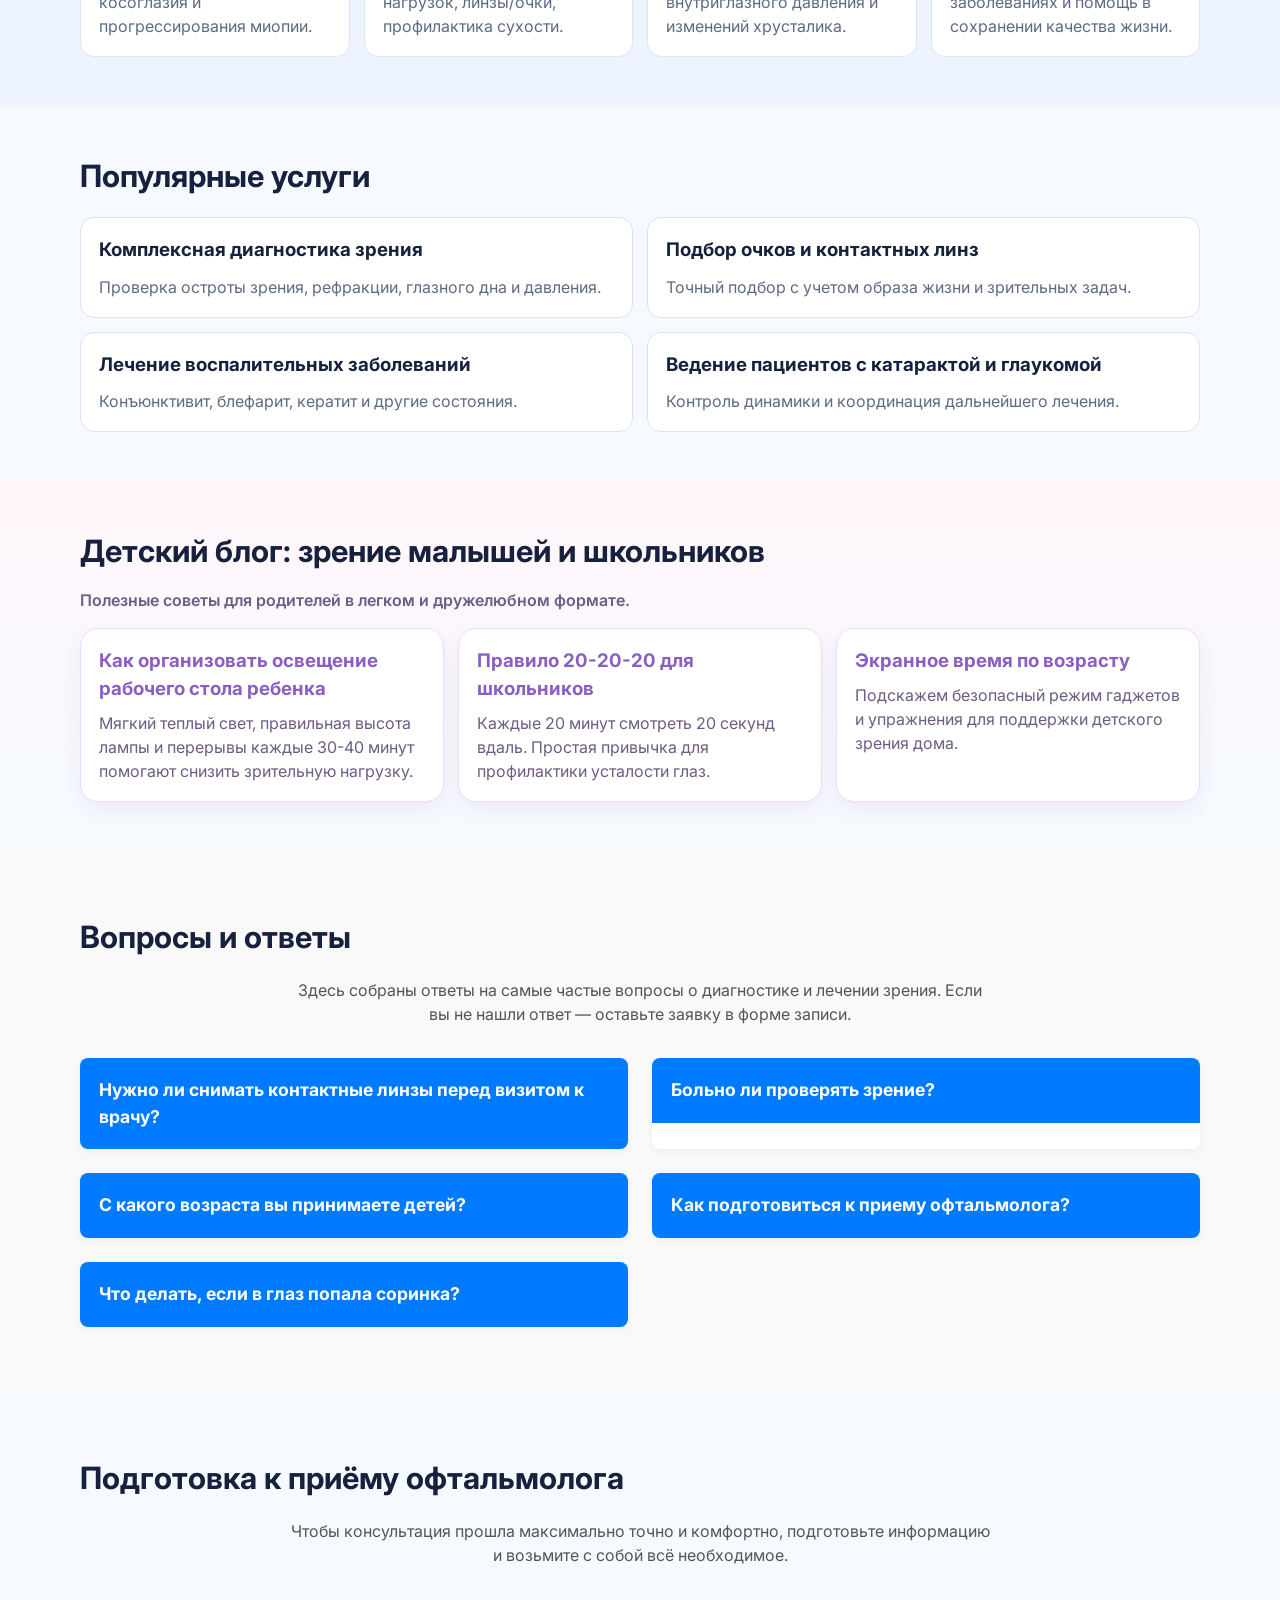
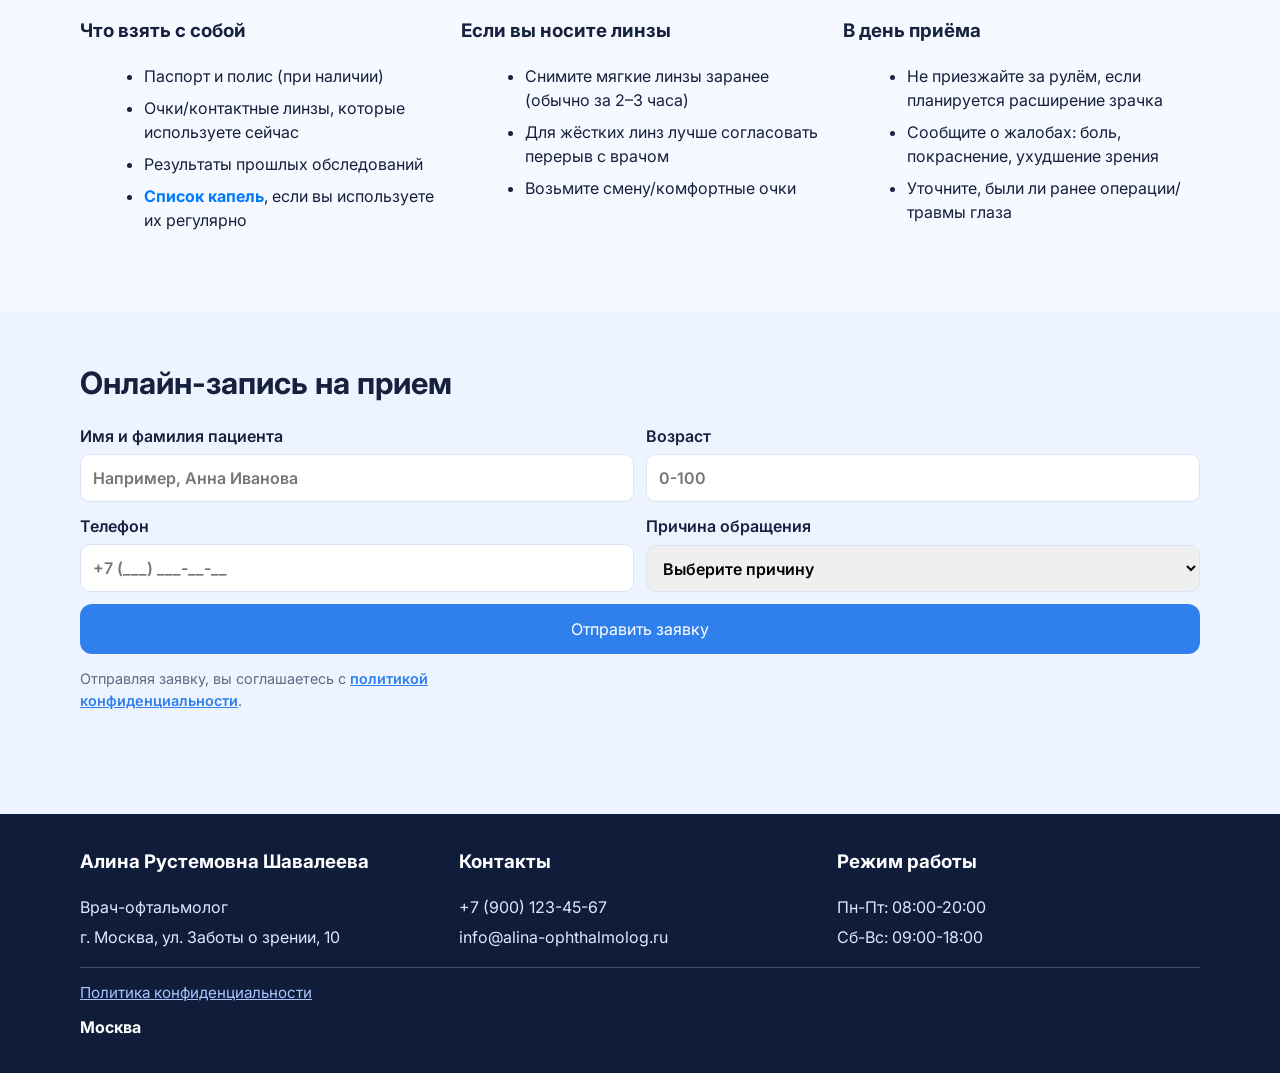
==== commit 819de517: "Add files via upload Signed-off-by: Anna <anna.shavaleeva8@gmail.com>" ====
--- a/index.html
+++ b/index.html
@@ -14,7 +14,163 @@
       href="https://fonts.googleapis.com/css2?family=Inter:wght@400;500;700;800&display=swap"
       rel="stylesheet"
     />
-    <image.png
+    <link rel="stylesheet" href="styles.css" />
+  </head>
+  <body>
+    <header class="header">
+      <div class="container nav-wrap">
+        <a class="logo" href="index.html#home">
+          <span class="logo-mark" aria-hidden="true">AS</span>
+          <span class="logo-text">Алина <span>Шавалеева</span></span>
+        </a>
+        <nav class="nav" id="site-nav">
+          <a href="#about-doctor">О враче</a>
+          <a href="#about">О клинике</a>
+          <a href="#ages">По возрасту</a>
+          <a href="#services">Услуги</a>
+          <a href="#kids-blog">Детский блог</a>
+          <a href="#faq">Вопросы и ответы</a>
+          <a href="#preparation">Подготовка к приёму</a>
+          <a href="#appointment">Запись</a>
+          <a href="#contacts">Контакты</a>
+        </nav>
+        <button class="nav-toggle" id="nav-toggle" aria-label="Открыть меню">
+          <span></span><span></span><span></span>
+        </button>
+      </div>
+    </header>
+
+    <main id="home">
+      <section class="section hero">
+        <div class="container hero-grid">
+          <div class="hero-text">
+            <h1>Ваше зрение — моя забота</h1>
+            <h2>Алина Рустемовна Шавалеева</h2>
+            <p class="subtitle">Врач-офтальмолог</p>
+            <p class="lead">
+              Индивидуальный подход для детей и взрослых. Диагностика и лечение
+              зрения с заботой и вниманием.
+            </p>
+            <a href="#appointment" class="btn btn-primary full">Записаться на приём</a>
+          </div>
+          <aside class="hero-card">
+            <div class="rating">
+              <strong>4.9/5</strong>
+              <span>по отзывам пациентов</span>
+            </div>
+            <h2>Ближайшее окно</h2>
+            <p class="slot-time">Сегодня, 16:30</p>
+            <p class="slot-note">Первичная консультация 40 минут</p>
+            <a href="#appointment" class="btn btn-primary full">Забронировать</a>
+          </aside>
+        </div>
+      </section>
+
+      <section class="section alt about-doctor" id="about-doctor">
+        <div class="container about-doctor-grid">
+          <div class="doctor-info">
+            <h2>Алина Рустемовна Шавалеева</h2>
+            <p class="doctor-title">Врач-офтальмолог</p>
+
+            <div class="education">
+              <h3>Образование</h3>
+              <ul>
+                <li>
+                  2020 — Окончила Российский национальный исследовательский
+                  медицинский университет имени Н.И. Пирогова (лечебное дело).
+                </li>
+                <li>
+                  2022 — Ординатура по специальности «Офтальмология» в РНИМУ
+                  им. Н.И. Пирогова.
+                </li>
+              </ul>
+            </div>
+
+            <div class="experience">
+              <h3>Опыт работы</h3>
+              <p>
+                Более 5 лет в практической офтальмологии. Постоянно повышает
+                квалификацию, посещает профильные конференции и семинары.
+              </p>
+            </div>
+
+            <div class="approach">
+              <h3>Подход к работе</h3>
+              <p>
+                В своей практике придерживаюсь принципов индивидуального подхода
+                к каждому пациенту. Особое внимание уделяю диагностике зрения у
+                детей с рождения, профилактике возрастных изменений и экстренной
+                помощи при травмах глаза. Считаю важным не только лечить, но и
+                обучать пациентов заботиться о зрении.
+              </p>
+            </div>
+          </div>
+
+          <div class="doctor-photo">
+            <img
+              src="images/doctor.jpg"
+              alt="Алина Рустемовна Шавалеева, врач-офтальмолог"
+              width="480"
+              height="600"
+              loading="lazy"
+              onerror="this.onerror=null;this.src='https://images.unsplash.com/photo-1594824476966-48c8b964273f?auto=format&amp;fit=crop&amp;w=900&amp;q=80';"
+            />
+          </div>
+        </div>
+      </section>
+
+      <section class="section" id="about">
+        <div class="container">
+          <h2>Почему пациенты выбирают нас</h2>
+          <div class="cards-3">
+            <article class="card">
+              <h3>Для малышей и школьников</h3>
+              <p>
+                Безопасные методы диагностики, игровая подача и рекомендации
+                для родителей по нагрузке на зрение.
+              </p>
+            </article>
+            <article class="card">
+              <h3>Для активных взрослых</h3>
+              <p>
+                Лечение синдрома сухого глаза, контроль близорукости и
+                консультации для работы за компьютером.
+              </p>
+            </article>
+            <article class="card">
+              <h3>Для старшего возраста</h3>
+              <p>
+                Ранняя диагностика катаракты, глаукомы и макулярных изменений с
+                индивидуальным планом наблюдения.
+              </p>
+            </article>
+          </div>
+        </div>
+      </section>
+
+      <section class="section alt" id="ages">
+        <div class="container">
+          <h2>Программы по возрасту</h2>
+          <div class="age-grid">
+            <article class="age-card">
+              <h3>0-12 лет</h3>
+              <p>Профилактика амблиопии, косоглазия и прогрессирования миопии.</p>
+            </article>
+            <article class="age-card">
+              <h3>13-40 лет</h3>
+              <p>Контроль зрительных нагрузок, линзы/очки, профилактика сухости.</p>
+            </article>
+            <article class="age-card">
+              <h3>41-60 лет</h3>
+              <p>Скрининг глаукомы, внутриглазного давления и изменений хрусталика.</p>
+            </article>
+            <article class="age-card">
+              <h3>61-100 лет</h3>
+              <p>Поддержка при возрастных заболеваниях и помощь в сохранении качества жизни.</p>
+            </article>
+          </div>
+        </div>
+      </section>
 
       <section class="section" id="services">
         <div class="container">
@@ -257,7 +413,3 @@
     <script src="script.js"></script>
   </body>
 </html>
-
-    <script src="script.js"></script>
-  </body>
-</html>
--- a/styles.css
+++ b/styles.css
@@ -0,0 +1,680 @@
+:root {
+  --bg: #f6f9ff;
+  --surface: #ffffff;
+  --text: #16213e;
+  --muted: #5e6b85;
+  --primary: #2f80ed;
+  --primary-dark: #1f66c3;
+  --accent: #3bb0a4;
+  --border: #dbe4f5;
+  --shadow: 0 12px 30px rgba(31, 78, 160, 0.12);
+}
+
+* {
+  box-sizing: border-box;
+}
+
+body {
+  margin: 0;
+  font-family: "Inter", Arial, sans-serif;
+  background: var(--bg);
+  color: var(--text);
+  line-height: 1.5;
+}
+
+.container {
+  width: min(1120px, 92%);
+  margin: 0 auto;
+}
+
+.header {
+  position: sticky;
+  top: 0;
+  z-index: 10;
+  background: rgba(246, 249, 255, 0.95);
+  backdrop-filter: blur(8px);
+  border-bottom: 1px solid var(--border);
+}
+
+.nav-wrap {
+  display: flex;
+  align-items: center;
+  justify-content: space-between;
+  min-height: 72px;
+  gap: 16px;
+}
+
+.logo {
+  display: inline-flex;
+  align-items: center;
+  gap: 10px;
+  font-weight: 800;
+  font-size: 1.25rem;
+  text-decoration: none;
+  color: var(--text);
+}
+
+.logo-mark {
+  display: grid;
+  place-items: center;
+  width: 38px;
+  height: 38px;
+  border-radius: 10px;
+  background: linear-gradient(135deg, #8cc6ff, #d4b8ff);
+  color: #fff;
+  font-size: 0.92rem;
+  letter-spacing: 0.04em;
+}
+
+.logo-text {
+  display: inline-flex;
+  gap: 5px;
+}
+
+.logo-text span {
+  color: var(--primary);
+}
+
+.nav {
+  display: flex;
+  gap: 18px;
+}
+
+.nav a {
+  color: var(--text);
+  text-decoration: none;
+  font-weight: 500;
+}
+
+.nav a:hover {
+  color: var(--primary);
+}
+
+.nav-toggle {
+  display: none;
+  border: 1px solid var(--border);
+  background: var(--surface);
+  border-radius: 10px;
+  width: 42px;
+  height: 42px;
+  padding: 10px 8px;
+}
+
+.nav-toggle span {
+  display: block;
+  height: 2px;
+  margin: 4px 0;
+  background: var(--text);
+}
+
+.hero {
+  padding: 56px 0 28px;
+}
+
+.hero-grid {
+  display: grid;
+  grid-template-columns: 1.3fr 0.7fr;
+  gap: 22px;
+  align-items: start;
+}
+
+h1 {
+  font-size: clamp(1.8rem, 2.8vw, 3rem);
+  line-height: 1.15;
+  margin: 0 0 14px;
+}
+
+.hero-text {
+  max-width: 62ch;
+}
+
+.hero-text h2 {
+  margin: 4px 0 4px;
+  font-size: 1.3rem;
+  font-weight: 700;
+  color: var(--text);
+}
+
+.subtitle {
+  margin: 0 0 12px;
+  font-weight: 700;
+  color: var(--primary);
+}
+
+.lead {
+  margin: 0 0 18px;
+  color: var(--muted);
+  font-size: 1.05rem;
+}
+
+.hero-actions {
+  display: flex;
+  flex-wrap: wrap;
+  gap: 12px;
+  margin: 22px 0 16px;
+}
+
+.btn {
+  display: inline-block;
+  border-radius: 12px;
+  padding: 12px 18px;
+  font-weight: 700;
+  text-decoration: none;
+  border: 1px solid transparent;
+  text-align: center;
+  cursor: pointer;
+}
+
+.btn-primary {
+  background: var(--primary);
+  color: #fff;
+}
+
+.btn-primary:hover {
+  background: var(--primary-dark);
+}
+
+.btn-secondary {
+  background: #ecf3ff;
+  color: var(--primary-dark);
+  border-color: #d2e4ff;
+}
+
+.full {
+  width: 100%;
+}
+
+.hero-points {
+  padding-left: 18px;
+  margin: 0;
+}
+
+.hero-card {
+  background: var(--surface);
+  border: 1px solid var(--border);
+  border-radius: 18px;
+  padding: 22px;
+  box-shadow: var(--shadow);
+}
+
+.hero-card h2 {
+  margin-top: 0;
+}
+
+.clinic-photo-grid {
+  display: grid;
+  grid-template-columns: 1fr 1fr;
+  gap: 16px;
+  align-items: center;
+}
+
+.clinic-photo-grid p {
+  color: var(--muted);
+}
+
+.clinic-photo-grid img {
+  width: 100%;
+  height: 310px;
+  object-fit: cover;
+  border-radius: 16px;
+  border: 1px solid var(--border);
+  box-shadow: var(--shadow);
+}
+
+.about-doctor-grid {
+  display: grid;
+  grid-template-columns: 1.15fr 0.85fr;
+  gap: 28px;
+  align-items: start;
+}
+
+.doctor-info h2 {
+  margin: 0 0 6px;
+  font-size: clamp(1.5rem, 2.4vw, 2rem);
+}
+
+.doctor-title {
+  margin: 0 0 22px;
+  font-weight: 700;
+  color: var(--primary);
+  font-size: 1.05rem;
+}
+
+.education,
+.experience,
+.approach {
+  margin-bottom: 20px;
+}
+
+.education:last-child,
+.experience:last-child,
+.approach:last-child {
+  margin-bottom: 0;
+}
+
+.doctor-info h3 {
+  margin: 0 0 10px;
+  font-size: 1.1rem;
+}
+
+.doctor-info ul {
+  margin: 0;
+  padding-left: 1.2rem;
+  color: var(--muted);
+}
+
+.doctor-info li {
+  margin-bottom: 8px;
+}
+
+.doctor-info li:last-child {
+  margin-bottom: 0;
+}
+
+.doctor-info p {
+  margin: 0;
+  color: var(--muted);
+}
+
+.doctor-photo {
+  position: relative;
+  border-radius: 18px;
+  overflow: hidden;
+  border: 1px solid var(--border);
+  box-shadow: var(--shadow);
+  background: linear-gradient(135deg, #e8f0ff, #f5e8ff);
+}
+
+.doctor-photo img {
+  display: block;
+  width: 100%;
+  height: auto;
+  max-height: 520px;
+  object-fit: cover;
+  object-position: center 20%;
+}
+
+.slot-time {
+  font-size: 1.5rem;
+  font-weight: 800;
+  margin: 10px 0 2px;
+}
+
+.slot-note {
+  color: var(--muted);
+  margin-top: 0;
+}
+
+.rating {
+  margin-top: 16px;
+  color: var(--muted);
+}
+
+.rating strong {
+  color: var(--text);
+  display: block;
+}
+
+.section {
+  padding: 48px 0;
+}
+
+.section.alt {
+  background: #eef4ff;
+}
+
+.section h2 {
+  margin-top: 0;
+  margin-bottom: 18px;
+  font-size: clamp(1.5rem, 2.4vw, 2rem);
+}
+
+.cards-3,
+.age-grid,
+.services-grid {
+  display: grid;
+  gap: 14px;
+}
+
+.cards-3 {
+  grid-template-columns: repeat(3, minmax(0, 1fr));
+}
+
+.age-grid {
+  grid-template-columns: repeat(4, minmax(0, 1fr));
+}
+
+.services-grid {
+  grid-template-columns: repeat(2, minmax(0, 1fr));
+}
+
+.card,
+.age-card,
+.service-item {
+  background: var(--surface);
+  border: 1px solid var(--border);
+  border-radius: 14px;
+  padding: 18px;
+}
+
+.card h3,
+.age-card h3,
+.service-item h3 {
+  margin: 0 0 10px;
+}
+
+.card p,
+.age-card p,
+.service-item p {
+  margin: 0;
+  color: var(--muted);
+}
+
+.kids-blog {
+  background: linear-gradient(180deg, #fff6fb 0%, #f5fbff 100%);
+}
+
+.kids-intro {
+  margin-top: -4px;
+  margin-bottom: 16px;
+  color: #6f5b85;
+  font-weight: 600;
+}
+
+.kids-blog-grid {
+  display: grid;
+  grid-template-columns: repeat(3, minmax(0, 1fr));
+  gap: 14px;
+}
+
+.kids-post {
+  background: #fff;
+  border: 1px solid #efd9ff;
+  border-radius: 18px;
+  padding: 18px;
+  box-shadow: 0 8px 20px rgba(161, 124, 199, 0.12);
+}
+
+.kids-post h3 {
+  margin: 0 0 8px;
+  color: #8b5fc2;
+}
+
+.kids-post p {
+  margin: 0;
+  color: #6f5b85;
+}
+
+/* --- Стили для FAQ --- */
+.faq {
+  padding: 4rem 0;
+  background-color: #f9f9f9;
+}
+
+.faq-intro {
+  max-width: 700px;
+  margin: 0 auto 2rem;
+  text-align: center;
+  color: #555;
+}
+
+.faq-grid {
+  display: grid;
+  gap: 1.5rem;
+}
+
+/* Адаптивность: 2 колонки на больших экранах */
+@media (min-width: 768px) {
+  .faq-grid {
+    grid-template-columns: repeat(2, 1fr);
+  }
+}
+
+.faq-item {
+  background: #fff;
+  border-radius: 8px;
+  box-shadow: 0 2px 8px rgba(0, 0, 0, 0.05);
+  overflow: hidden;
+}
+
+.faq-question {
+  background: #007bff;
+  color: #fff;
+  padding: 1.2rem;
+  margin: 0;
+  cursor: pointer;
+  font-size: 1.1rem;
+}
+
+.faq-answer {
+  padding: 1rem;
+  display: none; /* Скрыто по умолчанию */
+}
+
+.faq-item.active .faq-answer {
+  display: block;
+}
+
+.faq-answer p {
+  color: #444;
+  margin: 0;
+}
+
+/* --- Стили для раздела Подготовка --- */
+.preparation {
+  padding: 4rem 0;
+}
+.preparation-intro {
+  max-width: 700px;
+  margin: 0 auto 2rem;
+  text-align: center;
+  color: #555;
+}
+.preparation-grid {
+  display: grid;
+  gap: 1.5rem;
+}
+/* Адаптивность: 3 колонки на больших экранах */
+@media (min-width: 768px) {
+  .preparation-grid {
+    grid-template-columns: repeat(3, 1fr);
+  }
+}
+.prep-list {
+  list-style-type: disc;
+  margin-left: 1.5rem;
+}
+.prep-list li {
+  margin-bottom: 0.5rem;
+}
+.prep-list strong {
+  color: #007bff; /* Акцентный синий */
+}
+
+.appointment-form {
+  display: grid;
+  gap: 12px;
+  grid-template-columns: repeat(2, minmax(0, 1fr));
+}
+
+.appointment-form label {
+  display: grid;
+  gap: 6px;
+  font-weight: 600;
+}
+
+.appointment-form input,
+.appointment-form select {
+  border: 1px solid var(--border);
+  border-radius: 10px;
+  padding: 11px 12px;
+  font: inherit;
+}
+
+.appointment-form button {
+  grid-column: 1 / -1;
+  font: inherit;
+}
+
+.form-status {
+  margin-top: 12px;
+  min-height: 1.5em;
+  font-weight: 600;
+}
+
+.footer {
+  background: #0f1d3a;
+  color: #dbe8ff;
+  padding: 34px 0;
+}
+
+.footer-grid {
+  display: grid;
+  gap: 16px;
+  grid-template-columns: repeat(3, minmax(0, 1fr));
+}
+
+.footer h3 {
+  margin-top: 0;
+  color: #fff;
+}
+
+.footer p {
+  margin: 6px 0;
+}
+
+.footer-links {
+  margin-top: 12px;
+  padding-top: 12px;
+  border-top: 1px solid rgba(219, 232, 255, 0.24);
+}
+
+.footer-links a {
+  color: #a8c4ff;
+  font-size: 0.95rem;
+}
+
+.footer-links a:hover {
+  color: #fff;
+}
+
+.footer-city {
+  margin-top: 10px;
+  padding-top: 0;
+  border-top: none;
+  color: #fff;
+  font-weight: 700;
+}
+
+.legal-page .legal-main {
+  padding: 40px 0 56px;
+}
+
+.legal-content {
+  max-width: 720px;
+}
+
+.legal-content h1 {
+  font-size: clamp(1.6rem, 2.2vw, 2rem);
+  margin-top: 0;
+  margin-bottom: 16px;
+}
+
+.legal-content h2 {
+  font-size: 1.15rem;
+  margin-top: 28px;
+  margin-bottom: 10px;
+}
+
+.legal-content p,
+.legal-content li {
+  color: var(--muted);
+}
+
+.legal-content ul {
+  margin: 0 0 12px;
+  padding-left: 1.25rem;
+}
+
+.legal-content a {
+  color: var(--primary);
+  font-weight: 600;
+}
+
+.legal-updated {
+  font-size: 0.9rem;
+  color: var(--muted);
+  margin-bottom: 8px;
+}
+
+.legal-back {
+  margin-top: 32px;
+}
+
+.form-consent {
+  margin-top: 14px;
+  font-size: 0.9rem;
+  color: var(--muted);
+  max-width: 52ch;
+}
+
+.form-consent a {
+  color: var(--primary);
+  font-weight: 600;
+}
+
+@media (max-width: 920px) {
+  .hero-grid,
+  .cards-3,
+  .age-grid,
+  .services-grid,
+  .kids-blog-grid,
+  .clinic-photo-grid,
+  .about-doctor-grid,
+  .footer-grid,
+  .faq-grid {
+    grid-template-columns: 1fr 1fr;
+  }
+}
+
+@media (max-width: 700px) {
+  .nav-toggle {
+    display: block;
+  }
+
+  .nav {
+    position: absolute;
+    right: 4%;
+    top: 72px;
+    flex-direction: column;
+    background: var(--surface);
+    border: 1px solid var(--border);
+    border-radius: 12px;
+    padding: 10px;
+    width: min(260px, 92%);
+    transform: scale(0.96);
+    transform-origin: top right;
+    opacity: 0;
+    pointer-events: none;
+    transition: 0.2s ease;
+  }
+
+  .nav.open {
+    transform: scale(1);
+    opacity: 1;
+    pointer-events: auto;
+  }
+
+  .hero-grid,
+  .cards-3,
+  .age-grid,
+  .services-grid,
+  .kids-blog-grid,
+  .clinic-photo-grid,
+  .about-doctor-grid,
+  .appointment-form,
+  .faq-grid,
+  .footer-grid {
+    grid-template-columns: 1fr;
+  }
+}
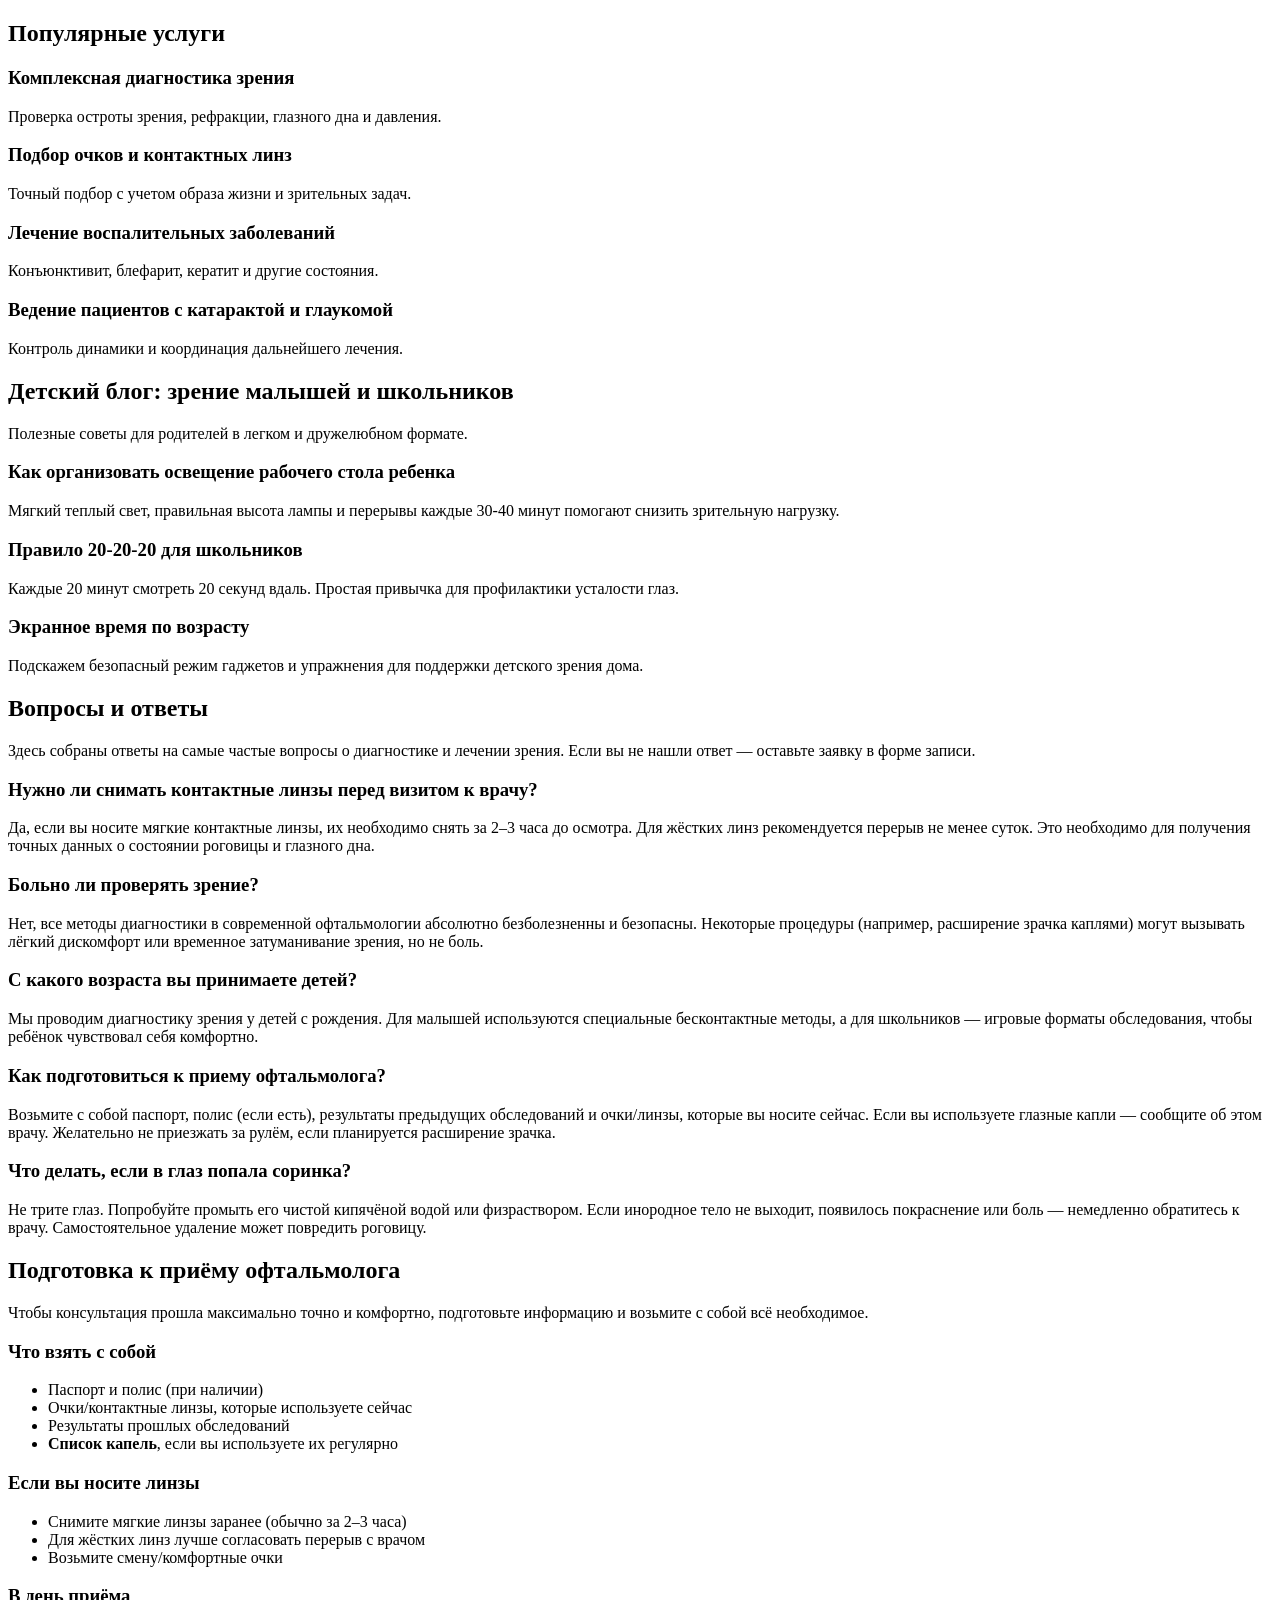
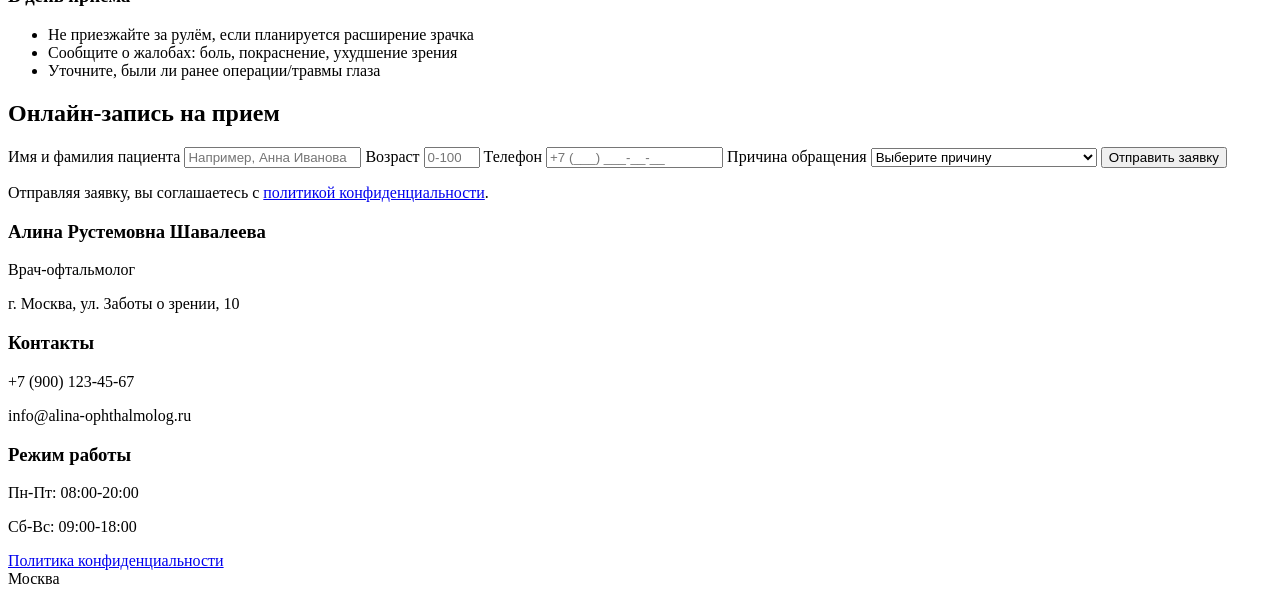
==== commit 09040def: "Удалила светлые тона и фото. Восстановила удаленные файлы." ====
--- a/index.html
+++ b/index.html
@@ -1,415 +1,263 @@
-<!doctype html>
-<html lang="ru">
-  <head>
-    <meta charset="UTF-8" />
-    <meta name="viewport" content="width=device-width, initial-scale=1.0" />
-    <title>Алина Шавалеева - врач-офтальмолог</title>
-    <meta
-      name="description"
-      content="Персональный сайт врача-офтальмолога Алины Рустемовны Шавалеевой для пациентов от 0 до 100 лет."
-    />
-    <link rel="preconnect" href="https://fonts.googleapis.com" />
-    <link rel="preconnect" href="https://fonts.gstatic.com" crossorigin />
-    <link
-      href="https://fonts.googleapis.com/css2?family=Inter:wght@400;500;700;800&display=swap"
-      rel="stylesheet"
-    />
-    <link rel="stylesheet" href="styles.css" />
-  </head>
-  <body>
-    <header class="header">
-      <div class="container nav-wrap">
-        <a class="logo" href="index.html#home">
-          <span class="logo-mark" aria-hidden="true">AS</span>
-          <span class="logo-text">Алина <span>Шавалеева</span></span>
-        </a>
-        <nav class="nav" id="site-nav">
-          <a href="#about-doctor">О враче</a>
-          <a href="#about">О клинике</a>
-          <a href="#ages">По возрасту</a>
-          <a href="#services">Услуги</a>
-          <a href="#kids-blog">Детский блог</a>
-          <a href="#faq">Вопросы и ответы</a>
-          <a href="#preparation">Подготовка к приёму</a>
-          <a href="#appointment">Запись</a>
-          <a href="#contacts">Контакты</a>
-        </nav>
-        <button class="nav-toggle" id="nav-toggle" aria-label="Открыть меню">
-          <span></span><span></span><span></span>
-        </button>
-      </div>
-    </header>
-
-    <main id="home">
-      <section class="section hero">
-        <div class="container hero-grid">
-          <div class="hero-text">
-            <h1>Ваше зрение — моя забота</h1>
-            <h2>Алина Рустемовна Шавалеева</h2>
-            <p class="subtitle">Врач-офтальмолог</p>
-            <p class="lead">
-              Индивидуальный подход для детей и взрослых. Диагностика и лечение
-              зрения с заботой и вниманием.
-            </p>
-            <a href="#appointment" class="btn btn-primary full">Записаться на приём</a>
-          </div>
-          <aside class="hero-card">
-            <div class="rating">
-              <strong>4.9/5</strong>
-              <span>по отзывам пациентов</span>
-            </div>
-            <h2>Ближайшее окно</h2>
-            <p class="slot-time">Сегодня, 16:30</p>
-            <p class="slot-note">Первичная консультация 40 минут</p>
-            <a href="#appointment" class="btn btn-primary full">Забронировать</a>
-          </aside>
-        </div>
-      </section>
-
-      <section class="section alt about-doctor" id="about-doctor">
-        <div class="container about-doctor-grid">
-          <div class="doctor-info">
-            <h2>Алина Рустемовна Шавалеева</h2>
-            <p class="doctor-title">Врач-офтальмолог</p>
-
-            <div class="education">
-              <h3>Образование</h3>
-              <ul>
-                <li>
-                  2020 — Окончила Российский национальный исследовательский
-                  медицинский университет имени Н.И. Пирогова (лечебное дело).
-                </li>
-                <li>
-                  2022 — Ординатура по специальности «Офтальмология» в РНИМУ
-                  им. Н.И. Пирогова.
-                </li>
-              </ul>
-            </div>
-
-            <div class="experience">
-              <h3>Опыт работы</h3>
-              <p>
-                Более 5 лет в практической офтальмологии. Постоянно повышает
-                квалификацию, посещает профильные конференции и семинары.
-              </p>
-            </div>
-
-            <div class="approach">
-              <h3>Подход к работе</h3>
-              <p>
-                В своей практике придерживаюсь принципов индивидуального подхода
-                к каждому пациенту. Особое внимание уделяю диагностике зрения у
-                детей с рождения, профилактике возрастных изменений и экстренной
-                помощи при травмах глаза. Считаю важным не только лечить, но и
-                обучать пациентов заботиться о зрении.
-              </p>
-            </div>
-          </div>
-
-          <div class="doctor-photo">
-            <img
-              src="images/doctor.jpg"
-              alt="Алина Рустемовна Шавалеева, врач-офтальмолог"
-              width="480"
-              height="600"
-              loading="lazy"
-              onerror="this.onerror=null;this.src='https://images.unsplash.com/photo-1594824476966-48c8b964273f?auto=format&amp;fit=crop&amp;w=900&amp;q=80';"
-            />
-          </div>
-        </div>
-      </section>
-
-      <section class="section" id="about">
-        <div class="container">
-          <h2>Почему пациенты выбирают нас</h2>
-          <div class="cards-3">
-            <article class="card">
-              <h3>Для малышей и школьников</h3>
-              <p>
-                Безопасные методы диагностики, игровая подача и рекомендации
-                для родителей по нагрузке на зрение.
-              </p>
-            </article>
-            <article class="card">
-              <h3>Для активных взрослых</h3>
-              <p>
-                Лечение синдрома сухого глаза, контроль близорукости и
-                консультации для работы за компьютером.
-              </p>
-            </article>
-            <article class="card">
-              <h3>Для старшего возраста</h3>
-              <p>
-                Ранняя диагностика катаракты, глаукомы и макулярных изменений с
-                индивидуальным планом наблюдения.
-              </p>
-            </article>
-          </div>
-        </div>
-      </section>
-
-      <section class="section alt" id="ages">
-        <div class="container">
-          <h2>Программы по возрасту</h2>
-          <div class="age-grid">
-            <article class="age-card">
-              <h3>0-12 лет</h3>
-              <p>Профилактика амблиопии, косоглазия и прогрессирования миопии.</p>
-            </article>
-            <article class="age-card">
-              <h3>13-40 лет</h3>
-              <p>Контроль зрительных нагрузок, линзы/очки, профилактика сухости.</p>
-            </article>
-            <article class="age-card">
-              <h3>41-60 лет</h3>
-              <p>Скрининг глаукомы, внутриглазного давления и изменений хрусталика.</p>
-            </article>
-            <article class="age-card">
-              <h3>61-100 лет</h3>
-              <p>Поддержка при возрастных заболеваниях и помощь в сохранении качества жизни.</p>
-            </article>
-          </div>
-        </div>
-      </section>
-
-      <section class="section" id="services">
-        <div class="container">
-          <h2>Популярные услуги</h2>
-          <div class="services-grid">
-            <article class="service-item">
-              <h3>Комплексная диагностика зрения</h3>
-              <p>Проверка остроты зрения, рефракции, глазного дна и давления.</p>
-            </article>
-            <article class="service-item">
-              <h3>Подбор очков и контактных линз</h3>
-              <p>Точный подбор с учетом образа жизни и зрительных задач.</p>
-            </article>
-            <article class="service-item">
-              <h3>Лечение воспалительных заболеваний</h3>
-              <p>Конъюнктивит, блефарит, кератит и другие состояния.</p>
-            </article>
-            <article class="service-item">
-              <h3>Ведение пациентов с катарактой и глаукомой</h3>
-              <p>Контроль динамики и координация дальнейшего лечения.</p>
-            </article>
-          </div>
-        </div>
-      </section>
-
-      <section class="section kids-blog" id="kids-blog">
-        <div class="container">
-          <h2>Детский блог: зрение малышей и школьников</h2>
-          <p class="kids-intro">
-            Полезные советы для родителей в легком и дружелюбном формате.
-          </p>
-          <div class="kids-blog-grid">
-            <article class="kids-post">
-              <h3>Как организовать освещение рабочего стола ребенка</h3>
-              <p>
-                Мягкий теплый свет, правильная высота лампы и перерывы каждые
-                30-40 минут помогают снизить зрительную нагрузку.
-              </p>
-            </article>
-            <article class="kids-post">
-              <h3>Правило 20-20-20 для школьников</h3>
-              <p>
-                Каждые 20 минут смотреть 20 секунд вдаль. Простая привычка для
-                профилактики усталости глаз.
-              </p>
-            </article>
-            <article class="kids-post">
-              <h3>Экранное время по возрасту</h3>
-              <p>
-                Подскажем безопасный режим гаджетов и упражнения для поддержки
-                детского зрения дома.
-              </p>
-            </article>
-          </div>
-        </div>
-      </section>
-
-      <section class="section faq" id="faq">
-        <div class="container">
-          <h2>Вопросы и ответы</h2>
-          <p class="faq-intro">
-            Здесь собраны ответы на самые частые вопросы о диагностике и лечении
-            зрения. Если вы не нашли ответ — оставьте заявку в форме записи.
-          </p>
-
-          <div class="faq-grid">
-            <article class="faq-item">
-              <h3 class="faq-question">
-                Нужно ли снимать контактные линзы перед визитом к врачу?
-              </h3>
-              <div class="faq-answer">
-                <p>
-                  Да, если вы носите мягкие контактные линзы, их необходимо снять
-                  за 2–3 часа до осмотра. Для жёстких линз рекомендуется перерыв
-                  не менее суток. Это необходимо для получения точных данных о
-                  состоянии роговицы и глазного дна.
-                </p>
-              </div>
-            </article>
-
-            <article class="faq-item">
-              <h3 class="faq-question">Больно ли проверять зрение?</h3>
-              <div class="faq-answer">
-                <p>
-                  Нет, все методы диагностики в современной офтальмологии
-                  абсолютно безболезненны и безопасны. Некоторые процедуры
-                  (например, расширение зрачка каплями) могут вызывать лёгкий
-                  дискомфорт или временное затуманивание зрения, но не боль.
-                </p>
-              </div>
-            </article>
-
-            <article class="faq-item">
-              <h3 class="faq-question">
-                С какого возраста вы принимаете детей?
-              </h3>
-              <div class="faq-answer">
-                <p>
-                  Мы проводим диагностику зрения у детей с рождения. Для малышей
-                  используются специальные бесконтактные методы, а для школьников —
-                  игровые форматы обследования, чтобы ребёнок чувствовал себя
-                  комфортно.
-                </p>
-              </div>
-            </article>
-
-            <article class="faq-item">
-              <h3 class="faq-question">
-                Как подготовиться к приему офтальмолога?
-              </h3>
-              <div class="faq-answer">
-                <p>
-                  Возьмите с собой паспорт, полис (если есть), результаты
-                  предыдущих обследований и очки/линзы, которые вы носите сейчас.
-                  Если вы используете глазные капли — сообщите об этом врачу.
-                  Желательно не приезжать за рулём, если планируется расширение
-                  зрачка.
-                </p>
-              </div>
-            </article>
-
-            <article class="faq-item">
-              <h3 class="faq-question">
-                Что делать, если в глаз попала соринка?
-              </h3>
-              <div class="faq-answer">
-                <p>
-                  Не трите глаз. Попробуйте промыть его чистой кипячёной водой
-                  или физраствором. Если инородное тело не выходит, появилось
-                  покраснение или боль — немедленно обратитесь к врачу.
-                  Самостоятельное удаление может повредить роговицу.
-                </p>
-              </div>
-            </article>
-          </div>
-        </div>
-      </section>
-
-      <section class="section preparation" id="preparation">
-        <div class="container">
-          <h2>Подготовка к приёму офтальмолога</h2>
-          <p class="preparation-intro">
-            Чтобы консультация прошла максимально точно и комфортно, подготовьте
-            информацию и возьмите с собой всё необходимое.
-          </p>
-
-          <div class="preparation-grid">
-            <article>
-              <h3>Что взять с собой</h3>
-              <ul class="prep-list">
-                <li>Паспорт и полис (при наличии)</li>
-                <li>Очки/контактные линзы, которые используете сейчас</li>
-                <li>Результаты прошлых обследований</li>
-                <li><strong>Список капель</strong>, если вы используете их регулярно</li>
-              </ul>
-            </article>
-
-            <article>
-              <h3>Если вы носите линзы</h3>
-              <ul class="prep-list">
-                <li>Снимите мягкие линзы заранее (обычно за 2–3 часа)</li>
-                <li>Для жёстких линз лучше согласовать перерыв с врачом</li>
-                <li>Возьмите смену/комфортные очки</li>
-              </ul>
-            </article>
-
-            <article>
-              <h3>В день приёма</h3>
-              <ul class="prep-list">
-                <li>Не приезжайте за рулём, если планируется расширение зрачка</li>
-                <li>Сообщите о жалобах: боль, покраснение, ухудшение зрения</li>
-                <li>Уточните, были ли ранее операции/травмы глаза</li>
-              </ul>
-            </article>
-          </div>
-        </div>
-      </section>
-
-      <section class="section alt" id="appointment">
-        <div class="container">
-          <h2>Онлайн-запись на прием</h2>
-          <form class="appointment-form" id="appointment-form">
-            <label>
-              Имя и фамилия пациента
-              <input type="text" name="name" placeholder="Например, Анна Иванова" required />
-            </label>
-            <label>
-              Возраст
-              <input type="number" name="age" min="0" max="100" placeholder="0-100" required />
-            </label>
-            <label>
-              Телефон
-              <input type="tel" name="phone" placeholder="+7 (___) ___-__-__" required />
-            </label>
-            <label>
-              Причина обращения
-              <select name="reason" required>
-                <option value="">Выберите причину</option>
-                <option>Плановая проверка</option>
-                <option>Подбор очков/линз</option>
-                <option>Покраснение или боль</option>
-                <option>Контроль возрастных изменений</option>
-              </select>
-            </label>
-            <button type="submit" class="btn btn-primary full">Отправить заявку</button>
-          </form>
-          <p class="form-consent">
-            Отправляя заявку, вы соглашаетесь с
-            <a href="privacy.html">политикой конфиденциальности</a>.
-          </p>
-          <p class="form-status" id="form-status" aria-live="polite"></p>
-        </div>
-      </section>
-    </main>
-
-    <footer class="footer" id="contacts">
-      <div class="container footer-grid">
-        <div>
-          <h3>Алина Рустемовна Шавалеева</h3>
-          <p>Врач-офтальмолог</p>
-          <p>г. Москва, ул. Заботы о зрении, 10</p>
-        </div>
-        <div>
-          <h3>Контакты</h3>
-          <p>+7 (900) 123-45-67</p>
-          <p>info@alina-ophthalmolog.ru</p>
-        </div>
-        <div>
-          <h3>Режим работы</h3>
-          <p>Пн-Пт: 08:00-20:00</p>
-          <p>Сб-Вс: 09:00-18:00</p>
-        </div>
-      </div>
-      <div class="container footer-links">
-        <a href="privacy.html">Политика конфиденциальности</a>
-      </div>
-      <div class="container footer-city">Москва</div>
-    </footer>
-
-    <script src="script.js"></script>
-  </body>
-</html>
+<!doctype html>
+<html lang="ru">
+  <head>
+    <meta charset="UTF-8" />
+    <meta name="viewport" content="width=device-width, initial-scale=1.0" />
+    <title>Алина Шавалеева - врач-офтальмолог</title>
+    <meta
+      name="description"
+      content="Персональный сайт врача-офтальмолога Алины Рустемовны Шавалеевой для пациентов от 0 до 100 лет."
+    />
+    <link rel="preconnect" href="https://fonts.googleapis.com" />
+    <link rel="preconnect" href="https://fonts.gstatic.com" crossorigin />
+    <link
+      href="https://fonts.googleapis.com/css2?family=Inter:wght@400;500;700;800&display=swap"
+      rel="stylesheet"
+    />
+    <image.png
+
+      <section class="section" id="services">
+        <div class="container">
+          <h2>Популярные услуги</h2>
+          <div class="services-grid">
+            <article class="service-item">
+              <h3>Комплексная диагностика зрения</h3>
+              <p>Проверка остроты зрения, рефракции, глазного дна и давления.</p>
+            </article>
+            <article class="service-item">
+              <h3>Подбор очков и контактных линз</h3>
+              <p>Точный подбор с учетом образа жизни и зрительных задач.</p>
+            </article>
+            <article class="service-item">
+              <h3>Лечение воспалительных заболеваний</h3>
+              <p>Конъюнктивит, блефарит, кератит и другие состояния.</p>
+            </article>
+            <article class="service-item">
+              <h3>Ведение пациентов с катарактой и глаукомой</h3>
+              <p>Контроль динамики и координация дальнейшего лечения.</p>
+            </article>
+          </div>
+        </div>
+      </section>
+
+      <section class="section kids-blog" id="kids-blog">
+        <div class="container">
+          <h2>Детский блог: зрение малышей и школьников</h2>
+          <p class="kids-intro">
+            Полезные советы для родителей в легком и дружелюбном формате.
+          </p>
+          <div class="kids-blog-grid">
+            <article class="kids-post">
+              <h3>Как организовать освещение рабочего стола ребенка</h3>
+              <p>
+                Мягкий теплый свет, правильная высота лампы и перерывы каждые
+                30-40 минут помогают снизить зрительную нагрузку.
+              </p>
+            </article>
+            <article class="kids-post">
+              <h3>Правило 20-20-20 для школьников</h3>
+              <p>
+                Каждые 20 минут смотреть 20 секунд вдаль. Простая привычка для
+                профилактики усталости глаз.
+              </p>
+            </article>
+            <article class="kids-post">
+              <h3>Экранное время по возрасту</h3>
+              <p>
+                Подскажем безопасный режим гаджетов и упражнения для поддержки
+                детского зрения дома.
+              </p>
+            </article>
+          </div>
+        </div>
+      </section>
+
+      <section class="section faq" id="faq">
+        <div class="container">
+          <h2>Вопросы и ответы</h2>
+          <p class="faq-intro">
+            Здесь собраны ответы на самые частые вопросы о диагностике и лечении
+            зрения. Если вы не нашли ответ — оставьте заявку в форме записи.
+          </p>
+
+          <div class="faq-grid">
+            <article class="faq-item">
+              <h3 class="faq-question">
+                Нужно ли снимать контактные линзы перед визитом к врачу?
+              </h3>
+              <div class="faq-answer">
+                <p>
+                  Да, если вы носите мягкие контактные линзы, их необходимо снять
+                  за 2–3 часа до осмотра. Для жёстких линз рекомендуется перерыв
+                  не менее суток. Это необходимо для получения точных данных о
+                  состоянии роговицы и глазного дна.
+                </p>
+              </div>
+            </article>
+
+            <article class="faq-item">
+              <h3 class="faq-question">Больно ли проверять зрение?</h3>
+              <div class="faq-answer">
+                <p>
+                  Нет, все методы диагностики в современной офтальмологии
+                  абсолютно безболезненны и безопасны. Некоторые процедуры
+                  (например, расширение зрачка каплями) могут вызывать лёгкий
+                  дискомфорт или временное затуманивание зрения, но не боль.
+                </p>
+              </div>
+            </article>
+
+            <article class="faq-item">
+              <h3 class="faq-question">
+                С какого возраста вы принимаете детей?
+              </h3>
+              <div class="faq-answer">
+                <p>
+                  Мы проводим диагностику зрения у детей с рождения. Для малышей
+                  используются специальные бесконтактные методы, а для школьников —
+                  игровые форматы обследования, чтобы ребёнок чувствовал себя
+                  комфортно.
+                </p>
+              </div>
+            </article>
+
+            <article class="faq-item">
+              <h3 class="faq-question">
+                Как подготовиться к приему офтальмолога?
+              </h3>
+              <div class="faq-answer">
+                <p>
+                  Возьмите с собой паспорт, полис (если есть), результаты
+                  предыдущих обследований и очки/линзы, которые вы носите сейчас.
+                  Если вы используете глазные капли — сообщите об этом врачу.
+                  Желательно не приезжать за рулём, если планируется расширение
+                  зрачка.
+                </p>
+              </div>
+            </article>
+
+            <article class="faq-item">
+              <h3 class="faq-question">
+                Что делать, если в глаз попала соринка?
+              </h3>
+              <div class="faq-answer">
+                <p>
+                  Не трите глаз. Попробуйте промыть его чистой кипячёной водой
+                  или физраствором. Если инородное тело не выходит, появилось
+                  покраснение или боль — немедленно обратитесь к врачу.
+                  Самостоятельное удаление может повредить роговицу.
+                </p>
+              </div>
+            </article>
+          </div>
+        </div>
+      </section>
+
+      <section class="section preparation" id="preparation">
+        <div class="container">
+          <h2>Подготовка к приёму офтальмолога</h2>
+          <p class="preparation-intro">
+            Чтобы консультация прошла максимально точно и комфортно, подготовьте
+            информацию и возьмите с собой всё необходимое.
+          </p>
+
+          <div class="preparation-grid">
+            <article>
+              <h3>Что взять с собой</h3>
+              <ul class="prep-list">
+                <li>Паспорт и полис (при наличии)</li>
+                <li>Очки/контактные линзы, которые используете сейчас</li>
+                <li>Результаты прошлых обследований</li>
+                <li><strong>Список капель</strong>, если вы используете их регулярно</li>
+              </ul>
+            </article>
+
+            <article>
+              <h3>Если вы носите линзы</h3>
+              <ul class="prep-list">
+                <li>Снимите мягкие линзы заранее (обычно за 2–3 часа)</li>
+                <li>Для жёстких линз лучше согласовать перерыв с врачом</li>
+                <li>Возьмите смену/комфортные очки</li>
+              </ul>
+            </article>
+
+            <article>
+              <h3>В день приёма</h3>
+              <ul class="prep-list">
+                <li>Не приезжайте за рулём, если планируется расширение зрачка</li>
+                <li>Сообщите о жалобах: боль, покраснение, ухудшение зрения</li>
+                <li>Уточните, были ли ранее операции/травмы глаза</li>
+              </ul>
+            </article>
+          </div>
+        </div>
+      </section>
+
+      <section class="section alt" id="appointment">
+        <div class="container">
+          <h2>Онлайн-запись на прием</h2>
+          <form class="appointment-form" id="appointment-form">
+            <label>
+              Имя и фамилия пациента
+              <input type="text" name="name" placeholder="Например, Анна Иванова" required />
+            </label>
+            <label>
+              Возраст
+              <input type="number" name="age" min="0" max="100" placeholder="0-100" required />
+            </label>
+            <label>
+              Телефон
+              <input type="tel" name="phone" placeholder="+7 (___) ___-__-__" required />
+            </label>
+            <label>
+              Причина обращения
+              <select name="reason" required>
+                <option value="">Выберите причину</option>
+                <option>Плановая проверка</option>
+                <option>Подбор очков/линз</option>
+                <option>Покраснение или боль</option>
+                <option>Контроль возрастных изменений</option>
+              </select>
+            </label>
+            <button type="submit" class="btn btn-primary full">Отправить заявку</button>
+          </form>
+          <p class="form-consent">
+            Отправляя заявку, вы соглашаетесь с
+            <a href="privacy.html">политикой конфиденциальности</a>.
+          </p>
+          <p class="form-status" id="form-status" aria-live="polite"></p>
+        </div>
+      </section>
+    </main>
+
+    <footer class="footer" id="contacts">
+      <div class="container footer-grid">
+        <div>
+          <h3>Алина Рустемовна Шавалеева</h3>
+          <p>Врач-офтальмолог</p>
+          <p>г. Москва, ул. Заботы о зрении, 10</p>
+        </div>
+        <div>
+          <h3>Контакты</h3>
+          <p>+7 (900) 123-45-67</p>
+          <p>info@alina-ophthalmolog.ru</p>
+        </div>
+        <div>
+          <h3>Режим работы</h3>
+          <p>Пн-Пт: 08:00-20:00</p>
+          <p>Сб-Вс: 09:00-18:00</p>
+        </div>
+      </div>
+      <div class="container footer-links">
+        <a href="privacy.html">Политика конфиденциальности</a>
+      </div>
+      <div class="container footer-city">Москва</div>
+    </footer>
+
+    <script src="script.js"></script>
+  </body>
+</html>
+    <script src="script.js"></script>
+  </body>
+</html>
+
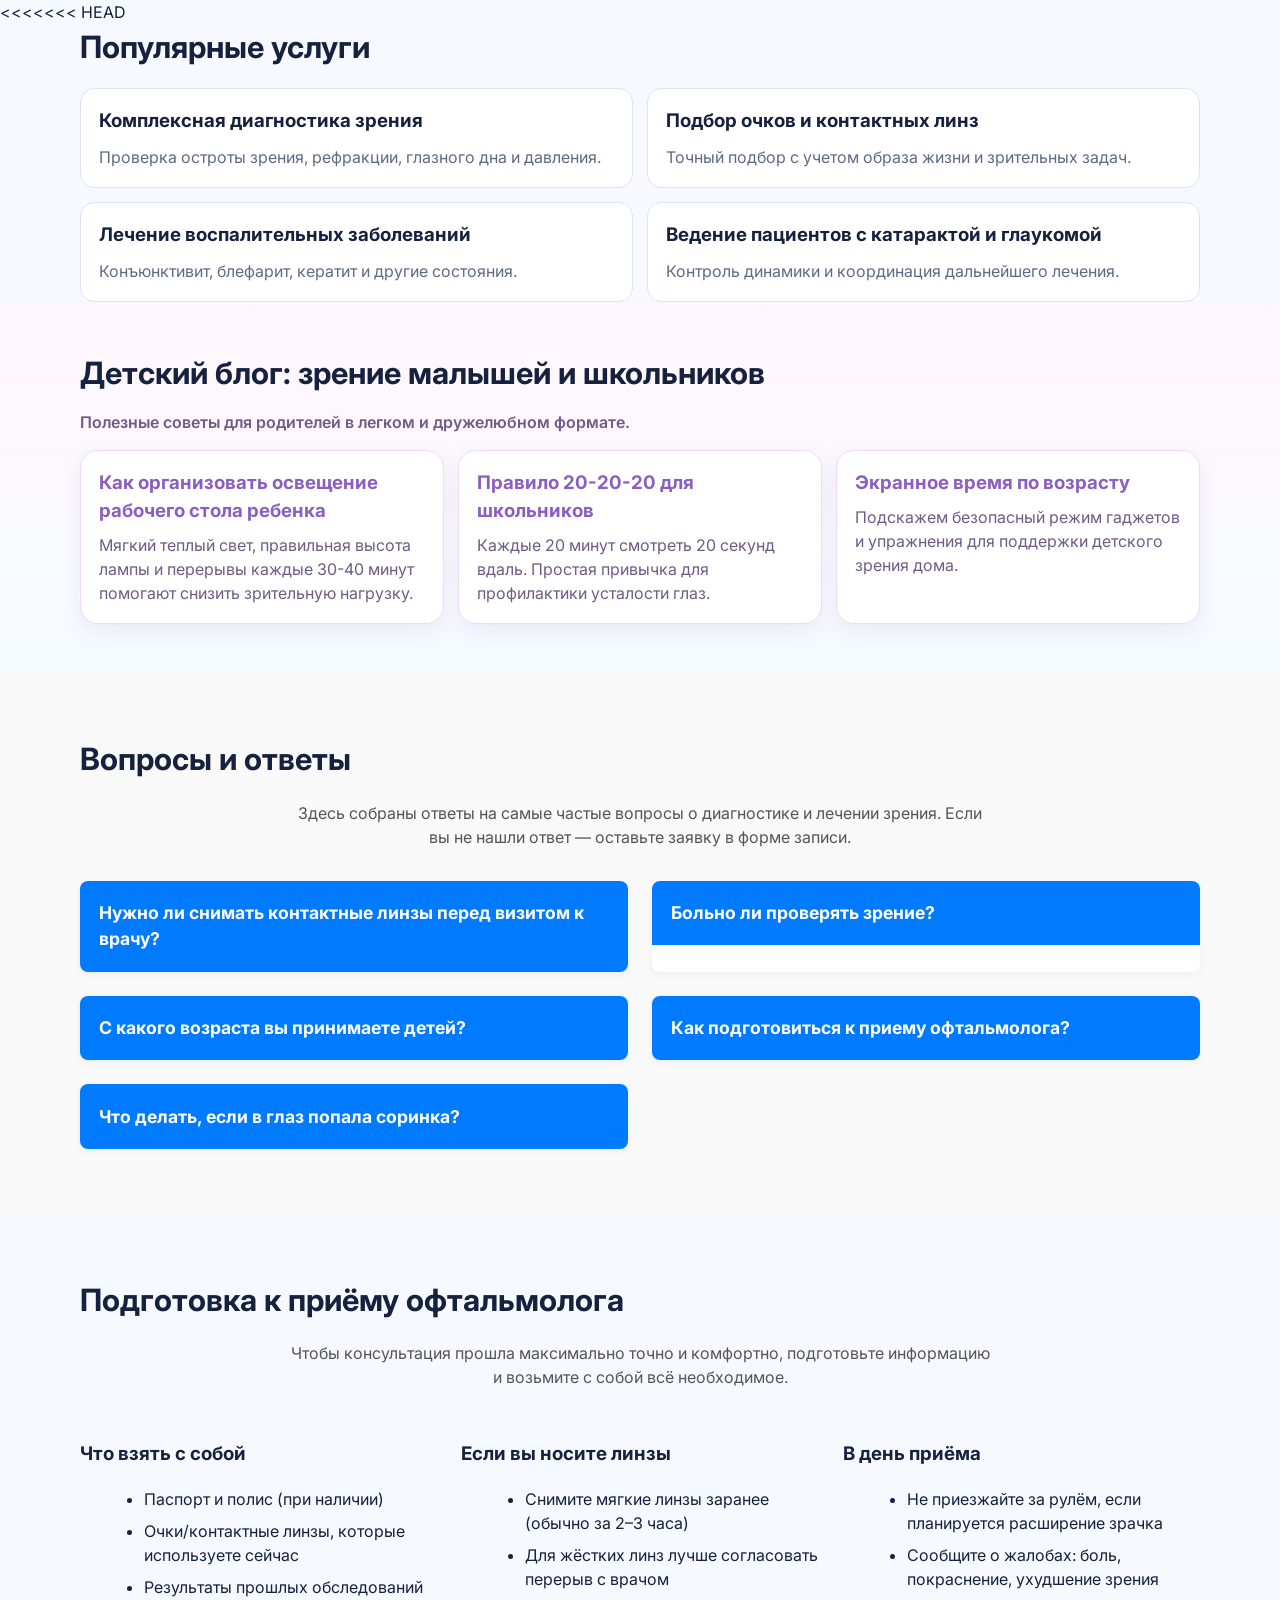
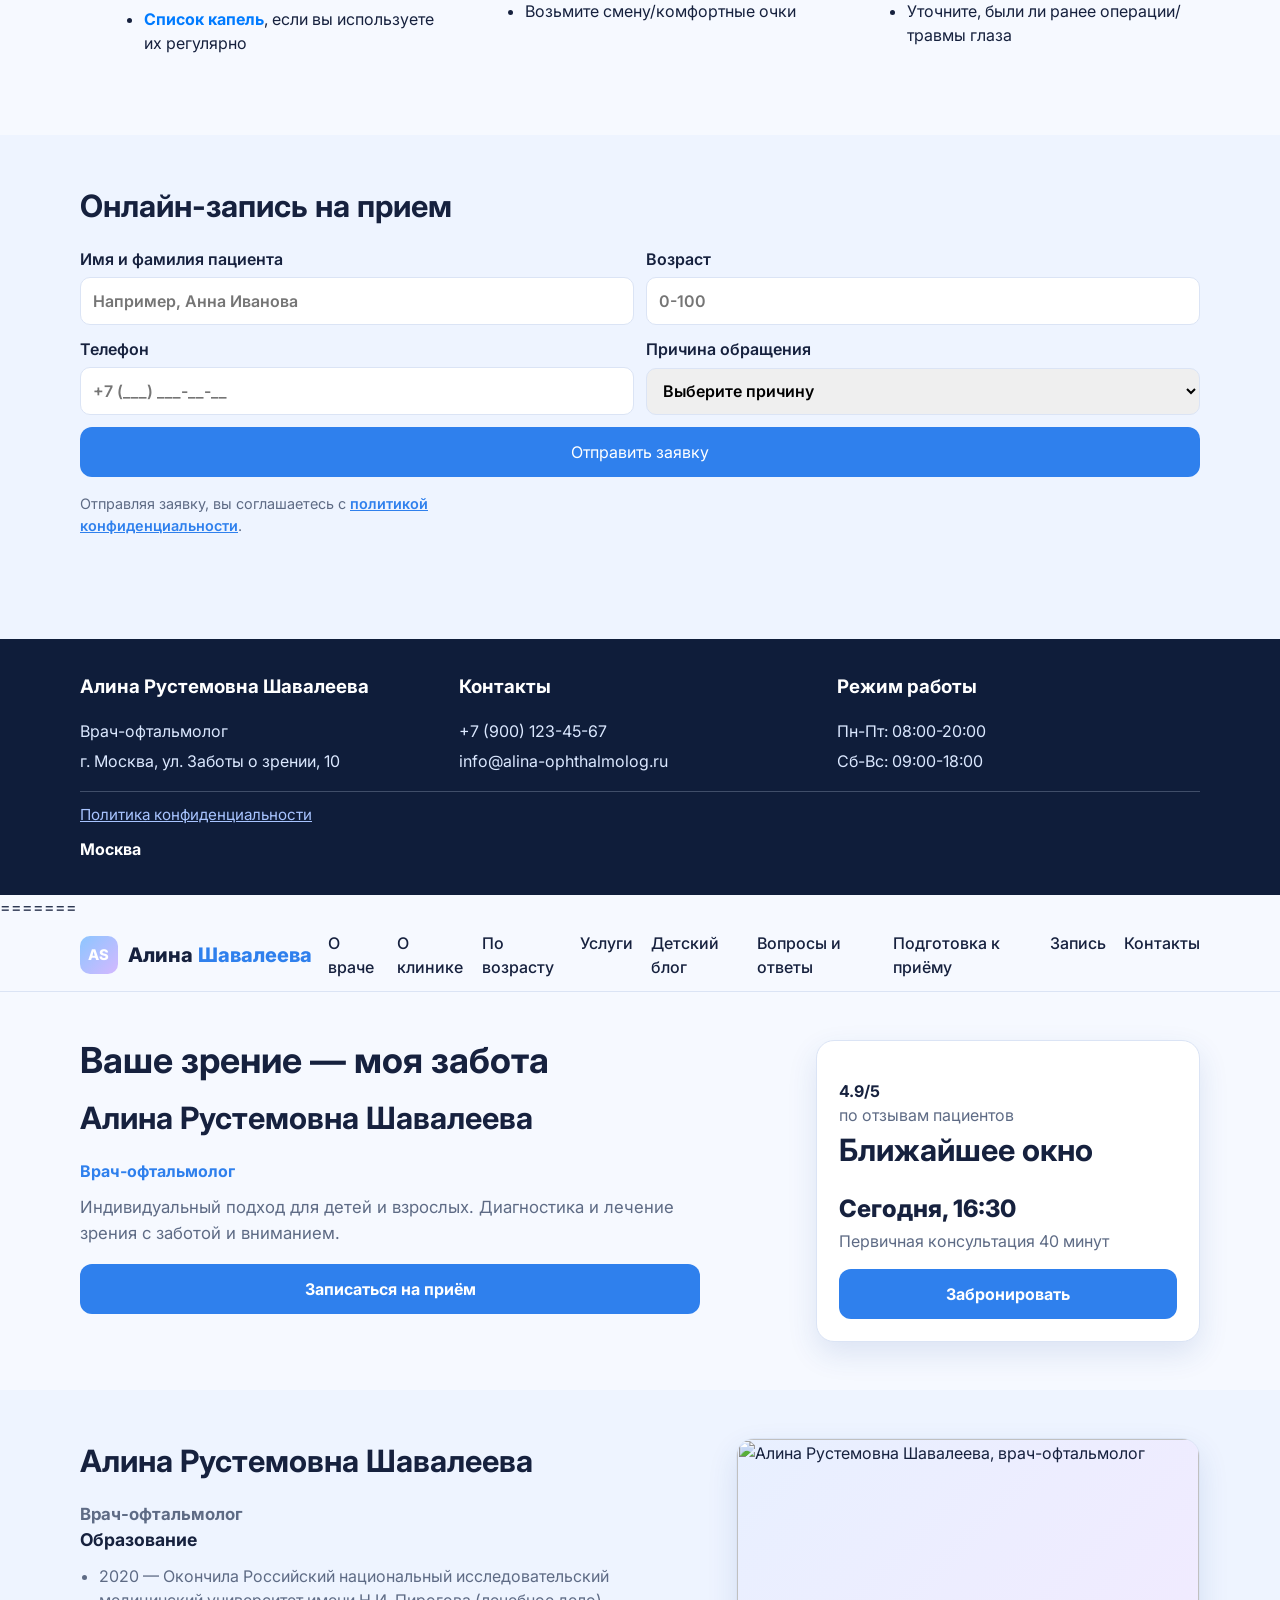
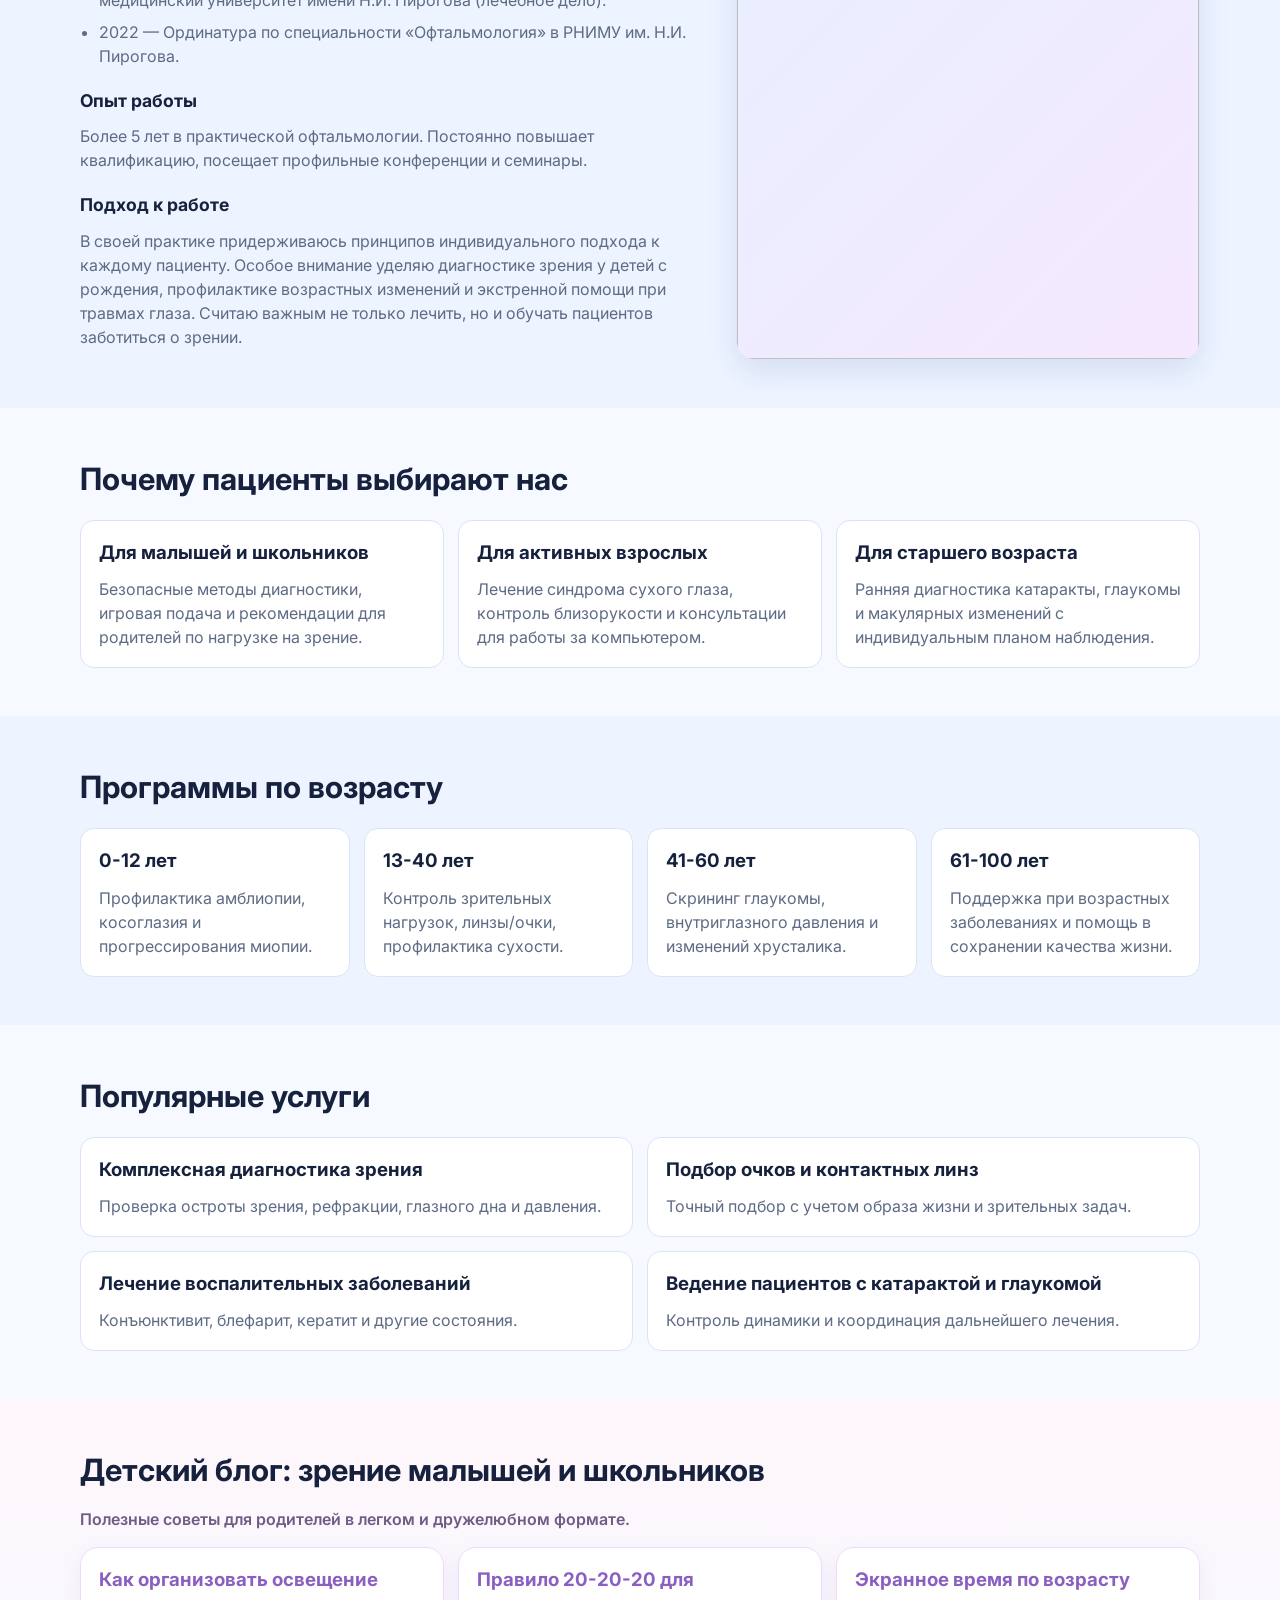
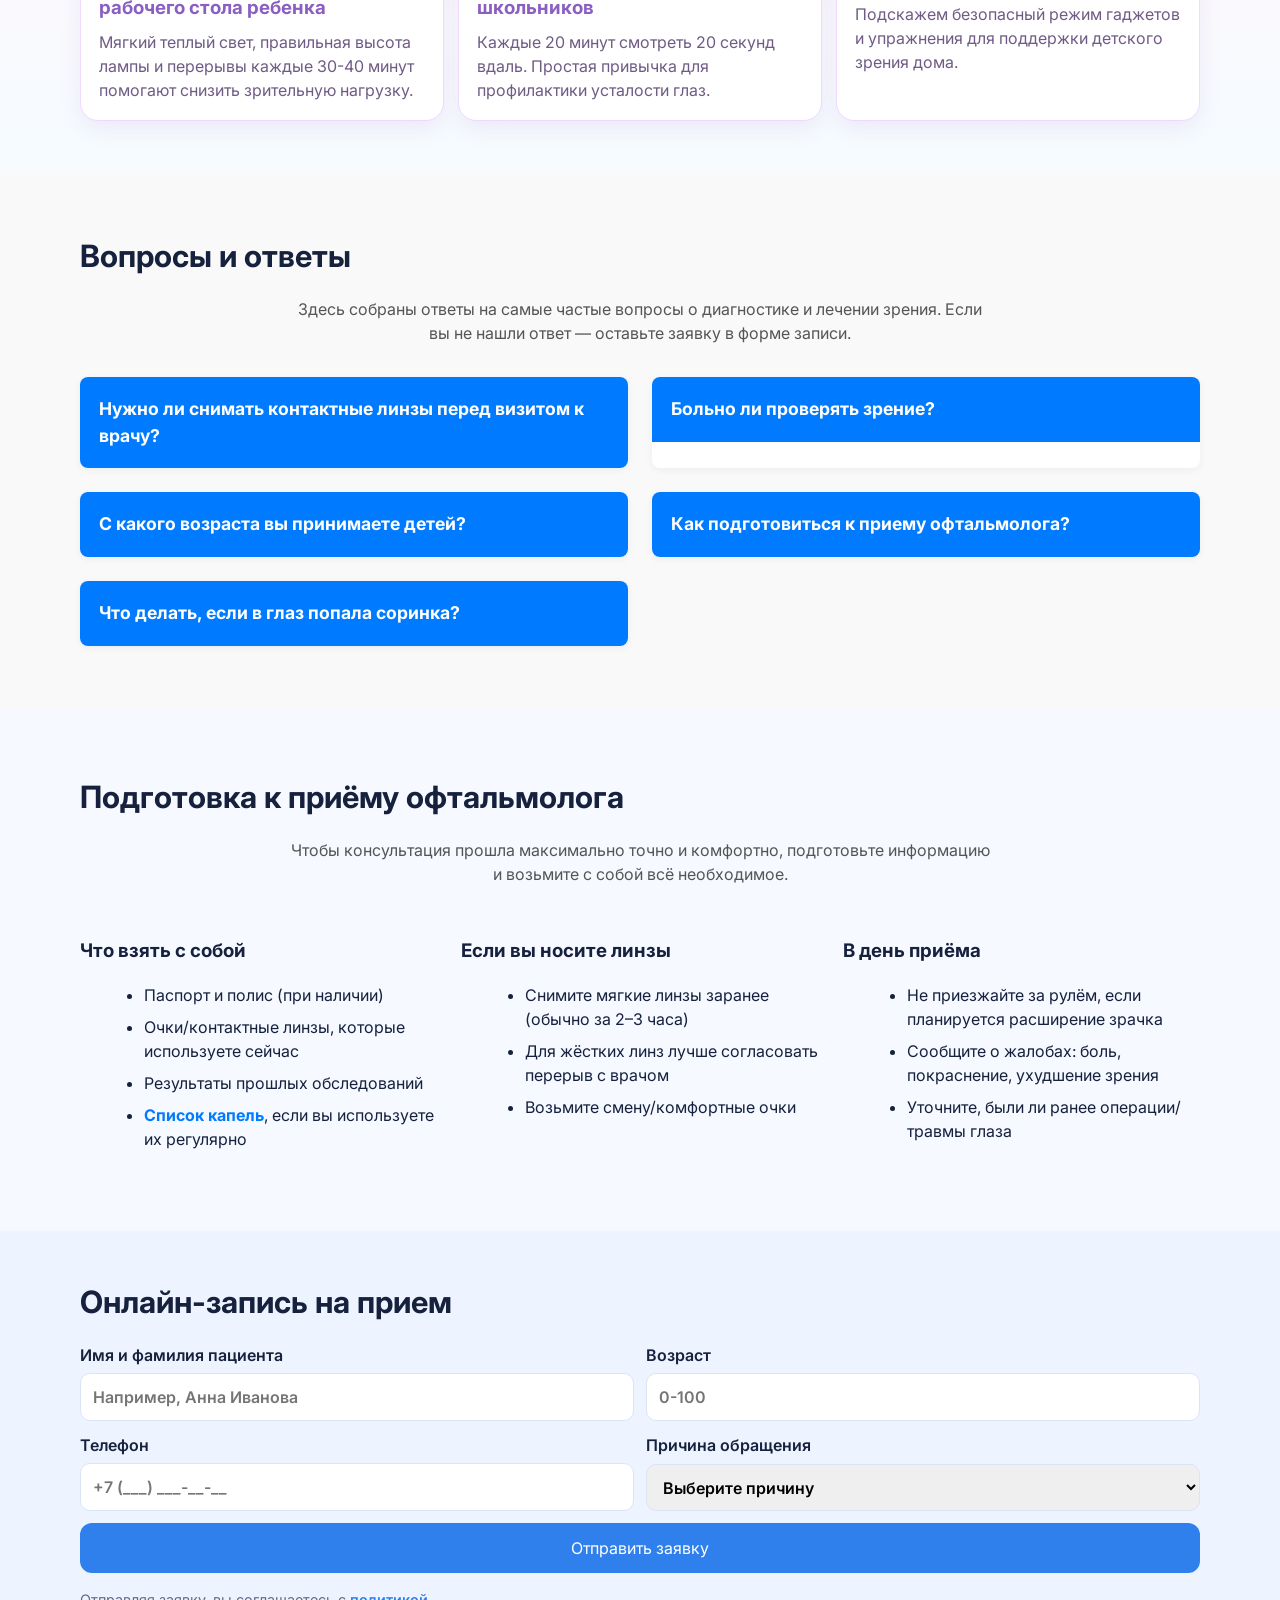
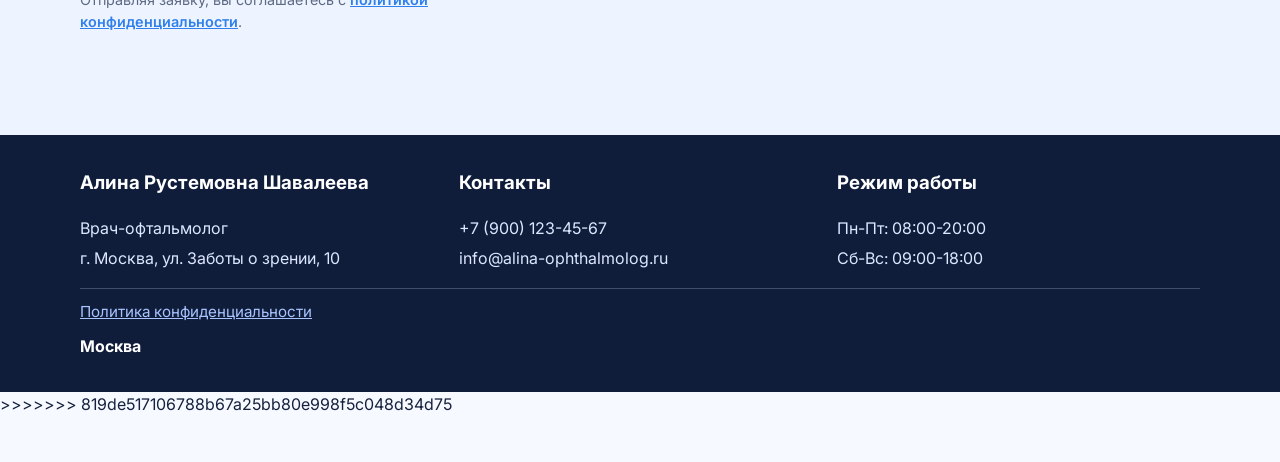
==== commit 1e490e55: "Восстановила файл в режим сайта" ====
--- a/index.html
+++ b/index.html
@@ -1,3 +1,4 @@
+<<<<<<< HEAD
 <!doctype html>
 <html lang="ru">
   <head>
@@ -261,3 +262,420 @@
   </body>
 </html>
 
+=======
+<!doctype html>
+<html lang="ru">
+  <head>
+    <meta charset="UTF-8" />
+    <meta name="viewport" content="width=device-width, initial-scale=1.0" />
+    <title>Алина Шавалеева - врач-офтальмолог</title>
+    <meta
+      name="description"
+      content="Персональный сайт врача-офтальмолога Алины Рустемовны Шавалеевой для пациентов от 0 до 100 лет."
+    />
+    <link rel="preconnect" href="https://fonts.googleapis.com" />
+    <link rel="preconnect" href="https://fonts.gstatic.com" crossorigin />
+    <link
+      href="https://fonts.googleapis.com/css2?family=Inter:wght@400;500;700;800&display=swap"
+      rel="stylesheet"
+    />
+    <link rel="stylesheet" href="styles.css" />
+  </head>
+  <body>
+    <header class="header">
+      <div class="container nav-wrap">
+        <a class="logo" href="index.html#home">
+          <span class="logo-mark" aria-hidden="true">AS</span>
+          <span class="logo-text">Алина <span>Шавалеева</span></span>
+        </a>
+        <nav class="nav" id="site-nav">
+          <a href="#about-doctor">О враче</a>
+          <a href="#about">О клинике</a>
+          <a href="#ages">По возрасту</a>
+          <a href="#services">Услуги</a>
+          <a href="#kids-blog">Детский блог</a>
+          <a href="#faq">Вопросы и ответы</a>
+          <a href="#preparation">Подготовка к приёму</a>
+          <a href="#appointment">Запись</a>
+          <a href="#contacts">Контакты</a>
+        </nav>
+        <button class="nav-toggle" id="nav-toggle" aria-label="Открыть меню">
+          <span></span><span></span><span></span>
+        </button>
+      </div>
+    </header>
+
+    <main id="home">
+      <section class="section hero">
+        <div class="container hero-grid">
+          <div class="hero-text">
+            <h1>Ваше зрение — моя забота</h1>
+            <h2>Алина Рустемовна Шавалеева</h2>
+            <p class="subtitle">Врач-офтальмолог</p>
+            <p class="lead">
+              Индивидуальный подход для детей и взрослых. Диагностика и лечение
+              зрения с заботой и вниманием.
+            </p>
+            <a href="#appointment" class="btn btn-primary full">Записаться на приём</a>
+          </div>
+          <aside class="hero-card">
+            <div class="rating">
+              <strong>4.9/5</strong>
+              <span>по отзывам пациентов</span>
+            </div>
+            <h2>Ближайшее окно</h2>
+            <p class="slot-time">Сегодня, 16:30</p>
+            <p class="slot-note">Первичная консультация 40 минут</p>
+            <a href="#appointment" class="btn btn-primary full">Забронировать</a>
+          </aside>
+        </div>
+      </section>
+
+      <section class="section alt about-doctor" id="about-doctor">
+        <div class="container about-doctor-grid">
+          <div class="doctor-info">
+            <h2>Алина Рустемовна Шавалеева</h2>
+            <p class="doctor-title">Врач-офтальмолог</p>
+
+            <div class="education">
+              <h3>Образование</h3>
+              <ul>
+                <li>
+                  2020 — Окончила Российский национальный исследовательский
+                  медицинский университет имени Н.И. Пирогова (лечебное дело).
+                </li>
+                <li>
+                  2022 — Ординатура по специальности «Офтальмология» в РНИМУ
+                  им. Н.И. Пирогова.
+                </li>
+              </ul>
+            </div>
+
+            <div class="experience">
+              <h3>Опыт работы</h3>
+              <p>
+                Более 5 лет в практической офтальмологии. Постоянно повышает
+                квалификацию, посещает профильные конференции и семинары.
+              </p>
+            </div>
+
+            <div class="approach">
+              <h3>Подход к работе</h3>
+              <p>
+                В своей практике придерживаюсь принципов индивидуального подхода
+                к каждому пациенту. Особое внимание уделяю диагностике зрения у
+                детей с рождения, профилактике возрастных изменений и экстренной
+                помощи при травмах глаза. Считаю важным не только лечить, но и
+                обучать пациентов заботиться о зрении.
+              </p>
+            </div>
+          </div>
+
+          <div class="doctor-photo">
+            <img
+              src="images/doctor.jpg"
+              alt="Алина Рустемовна Шавалеева, врач-офтальмолог"
+              width="480"
+              height="600"
+              loading="lazy"
+              onerror="this.onerror=null;this.src='https://images.unsplash.com/photo-1594824476966-48c8b964273f?auto=format&amp;fit=crop&amp;w=900&amp;q=80';"
+            />
+          </div>
+        </div>
+      </section>
+
+      <section class="section" id="about">
+        <div class="container">
+          <h2>Почему пациенты выбирают нас</h2>
+          <div class="cards-3">
+            <article class="card">
+              <h3>Для малышей и школьников</h3>
+              <p>
+                Безопасные методы диагностики, игровая подача и рекомендации
+                для родителей по нагрузке на зрение.
+              </p>
+            </article>
+            <article class="card">
+              <h3>Для активных взрослых</h3>
+              <p>
+                Лечение синдрома сухого глаза, контроль близорукости и
+                консультации для работы за компьютером.
+              </p>
+            </article>
+            <article class="card">
+              <h3>Для старшего возраста</h3>
+              <p>
+                Ранняя диагностика катаракты, глаукомы и макулярных изменений с
+                индивидуальным планом наблюдения.
+              </p>
+            </article>
+          </div>
+        </div>
+      </section>
+
+      <section class="section alt" id="ages">
+        <div class="container">
+          <h2>Программы по возрасту</h2>
+          <div class="age-grid">
+            <article class="age-card">
+              <h3>0-12 лет</h3>
+              <p>Профилактика амблиопии, косоглазия и прогрессирования миопии.</p>
+            </article>
+            <article class="age-card">
+              <h3>13-40 лет</h3>
+              <p>Контроль зрительных нагрузок, линзы/очки, профилактика сухости.</p>
+            </article>
+            <article class="age-card">
+              <h3>41-60 лет</h3>
+              <p>Скрининг глаукомы, внутриглазного давления и изменений хрусталика.</p>
+            </article>
+            <article class="age-card">
+              <h3>61-100 лет</h3>
+              <p>Поддержка при возрастных заболеваниях и помощь в сохранении качества жизни.</p>
+            </article>
+          </div>
+        </div>
+      </section>
+
+      <section class="section" id="services">
+        <div class="container">
+          <h2>Популярные услуги</h2>
+          <div class="services-grid">
+            <article class="service-item">
+              <h3>Комплексная диагностика зрения</h3>
+              <p>Проверка остроты зрения, рефракции, глазного дна и давления.</p>
+            </article>
+            <article class="service-item">
+              <h3>Подбор очков и контактных линз</h3>
+              <p>Точный подбор с учетом образа жизни и зрительных задач.</p>
+            </article>
+            <article class="service-item">
+              <h3>Лечение воспалительных заболеваний</h3>
+              <p>Конъюнктивит, блефарит, кератит и другие состояния.</p>
+            </article>
+            <article class="service-item">
+              <h3>Ведение пациентов с катарактой и глаукомой</h3>
+              <p>Контроль динамики и координация дальнейшего лечения.</p>
+            </article>
+          </div>
+        </div>
+      </section>
+
+      <section class="section kids-blog" id="kids-blog">
+        <div class="container">
+          <h2>Детский блог: зрение малышей и школьников</h2>
+          <p class="kids-intro">
+            Полезные советы для родителей в легком и дружелюбном формате.
+          </p>
+          <div class="kids-blog-grid">
+            <article class="kids-post">
+              <h3>Как организовать освещение рабочего стола ребенка</h3>
+              <p>
+                Мягкий теплый свет, правильная высота лампы и перерывы каждые
+                30-40 минут помогают снизить зрительную нагрузку.
+              </p>
+            </article>
+            <article class="kids-post">
+              <h3>Правило 20-20-20 для школьников</h3>
+              <p>
+                Каждые 20 минут смотреть 20 секунд вдаль. Простая привычка для
+                профилактики усталости глаз.
+              </p>
+            </article>
+            <article class="kids-post">
+              <h3>Экранное время по возрасту</h3>
+              <p>
+                Подскажем безопасный режим гаджетов и упражнения для поддержки
+                детского зрения дома.
+              </p>
+            </article>
+          </div>
+        </div>
+      </section>
+
+      <section class="section faq" id="faq">
+        <div class="container">
+          <h2>Вопросы и ответы</h2>
+          <p class="faq-intro">
+            Здесь собраны ответы на самые частые вопросы о диагностике и лечении
+            зрения. Если вы не нашли ответ — оставьте заявку в форме записи.
+          </p>
+
+          <div class="faq-grid">
+            <article class="faq-item">
+              <h3 class="faq-question">
+                Нужно ли снимать контактные линзы перед визитом к врачу?
+              </h3>
+              <div class="faq-answer">
+                <p>
+                  Да, если вы носите мягкие контактные линзы, их необходимо снять
+                  за 2–3 часа до осмотра. Для жёстких линз рекомендуется перерыв
+                  не менее суток. Это необходимо для получения точных данных о
+                  состоянии роговицы и глазного дна.
+                </p>
+              </div>
+            </article>
+
+            <article class="faq-item">
+              <h3 class="faq-question">Больно ли проверять зрение?</h3>
+              <div class="faq-answer">
+                <p>
+                  Нет, все методы диагностики в современной офтальмологии
+                  абсолютно безболезненны и безопасны. Некоторые процедуры
+                  (например, расширение зрачка каплями) могут вызывать лёгкий
+                  дискомфорт или временное затуманивание зрения, но не боль.
+                </p>
+              </div>
+            </article>
+
+            <article class="faq-item">
+              <h3 class="faq-question">
+                С какого возраста вы принимаете детей?
+              </h3>
+              <div class="faq-answer">
+                <p>
+                  Мы проводим диагностику зрения у детей с рождения. Для малышей
+                  используются специальные бесконтактные методы, а для школьников —
+                  игровые форматы обследования, чтобы ребёнок чувствовал себя
+                  комфортно.
+                </p>
+              </div>
+            </article>
+
+            <article class="faq-item">
+              <h3 class="faq-question">
+                Как подготовиться к приему офтальмолога?
+              </h3>
+              <div class="faq-answer">
+                <p>
+                  Возьмите с собой паспорт, полис (если есть), результаты
+                  предыдущих обследований и очки/линзы, которые вы носите сейчас.
+                  Если вы используете глазные капли — сообщите об этом врачу.
+                  Желательно не приезжать за рулём, если планируется расширение
+                  зрачка.
+                </p>
+              </div>
+            </article>
+
+            <article class="faq-item">
+              <h3 class="faq-question">
+                Что делать, если в глаз попала соринка?
+              </h3>
+              <div class="faq-answer">
+                <p>
+                  Не трите глаз. Попробуйте промыть его чистой кипячёной водой
+                  или физраствором. Если инородное тело не выходит, появилось
+                  покраснение или боль — немедленно обратитесь к врачу.
+                  Самостоятельное удаление может повредить роговицу.
+                </p>
+              </div>
+            </article>
+          </div>
+        </div>
+      </section>
+
+      <section class="section preparation" id="preparation">
+        <div class="container">
+          <h2>Подготовка к приёму офтальмолога</h2>
+          <p class="preparation-intro">
+            Чтобы консультация прошла максимально точно и комфортно, подготовьте
+            информацию и возьмите с собой всё необходимое.
+          </p>
+
+          <div class="preparation-grid">
+            <article>
+              <h3>Что взять с собой</h3>
+              <ul class="prep-list">
+                <li>Паспорт и полис (при наличии)</li>
+                <li>Очки/контактные линзы, которые используете сейчас</li>
+                <li>Результаты прошлых обследований</li>
+                <li><strong>Список капель</strong>, если вы используете их регулярно</li>
+              </ul>
+            </article>
+
+            <article>
+              <h3>Если вы носите линзы</h3>
+              <ul class="prep-list">
+                <li>Снимите мягкие линзы заранее (обычно за 2–3 часа)</li>
+                <li>Для жёстких линз лучше согласовать перерыв с врачом</li>
+                <li>Возьмите смену/комфортные очки</li>
+              </ul>
+            </article>
+
+            <article>
+              <h3>В день приёма</h3>
+              <ul class="prep-list">
+                <li>Не приезжайте за рулём, если планируется расширение зрачка</li>
+                <li>Сообщите о жалобах: боль, покраснение, ухудшение зрения</li>
+                <li>Уточните, были ли ранее операции/травмы глаза</li>
+              </ul>
+            </article>
+          </div>
+        </div>
+      </section>
+
+      <section class="section alt" id="appointment">
+        <div class="container">
+          <h2>Онлайн-запись на прием</h2>
+          <form class="appointment-form" id="appointment-form">
+            <label>
+              Имя и фамилия пациента
+              <input type="text" name="name" placeholder="Например, Анна Иванова" required />
+            </label>
+            <label>
+              Возраст
+              <input type="number" name="age" min="0" max="100" placeholder="0-100" required />
+            </label>
+            <label>
+              Телефон
+              <input type="tel" name="phone" placeholder="+7 (___) ___-__-__" required />
+            </label>
+            <label>
+              Причина обращения
+              <select name="reason" required>
+                <option value="">Выберите причину</option>
+                <option>Плановая проверка</option>
+                <option>Подбор очков/линз</option>
+                <option>Покраснение или боль</option>
+                <option>Контроль возрастных изменений</option>
+              </select>
+            </label>
+            <button type="submit" class="btn btn-primary full">Отправить заявку</button>
+          </form>
+          <p class="form-consent">
+            Отправляя заявку, вы соглашаетесь с
+            <a href="privacy.html">политикой конфиденциальности</a>.
+          </p>
+          <p class="form-status" id="form-status" aria-live="polite"></p>
+        </div>
+      </section>
+    </main>
+
+    <footer class="footer" id="contacts">
+      <div class="container footer-grid">
+        <div>
+          <h3>Алина Рустемовна Шавалеева</h3>
+          <p>Врач-офтальмолог</p>
+          <p>г. Москва, ул. Заботы о зрении, 10</p>
+        </div>
+        <div>
+          <h3>Контакты</h3>
+          <p>+7 (900) 123-45-67</p>
+          <p>info@alina-ophthalmolog.ru</p>
+        </div>
+        <div>
+          <h3>Режим работы</h3>
+          <p>Пн-Пт: 08:00-20:00</p>
+          <p>Сб-Вс: 09:00-18:00</p>
+        </div>
+      </div>
+      <div class="container footer-links">
+        <a href="privacy.html">Политика конфиденциальности</a>
+      </div>
+      <div class="container footer-city">Москва</div>
+    </footer>
+
+    <script src="script.js"></script>
+  </body>
+</html>
+>>>>>>> 819de517106788b67a25bb80e998f5c048d34d75
--- a/styles.css
+++ b/styles.css
@@ -0,0 +1,681 @@
+:root {
+  --bg: #f6f9ff;
+  --surface: #ffffff;
+  --text: #16213e;
+  --muted: #5e6b85;
+  --primary: #2f80ed;
+  --primary-dark: #1f66c3;
+  --accent: #3bb0a4;
+  --border: #dbe4f5;
+  --shadow: 0 12px 30px rgba(31, 78, 160, 0.12);
+}
+
+* {
+  box-sizing: border-box;
+}
+
+body {
+  margin: 0;
+  font-family: "Inter", Arial, sans-serif;
+  background: var(--bg);
+  color: var(--text);
+  line-height: 1.5;
+}
+
+.container {
+  width: min(1120px, 92%);
+  margin: 0 auto;
+}
+
+.header {
+  position: sticky;
+  top: 0;
+  z-index: 10;
+  background: rgba(246, 249, 255, 0.95);
+  backdrop-filter: blur(8px);
+  border-bottom: 1px solid var(--border);
+}
+
+.nav-wrap {
+  display: flex;
+  align-items: center;
+  justify-content: space-between;
+  min-height: 72px;
+  gap: 16px;
+}
+
+.logo {
+  display: inline-flex;
+  align-items: center;
+  gap: 10px;
+  font-weight: 800;
+  font-size: 1.25rem;
+  text-decoration: none;
+  color: var(--text);
+}
+
+.logo-mark {
+  display: grid;
+  place-items: center;
+  width: 38px;
+  height: 38px;
+  border-radius: 10px;
+  background: linear-gradient(135deg, #8cc6ff, #d4b8ff);
+  color: #fff;
+  font-size: 0.92rem;
+  letter-spacing: 0.04em;
+}
+
+.logo-text {
+  display: inline-flex;
+  gap: 5px;
+}
+
+.logo-text span {
+  color: var(--primary);
+}
+
+.nav {
+  display: flex;
+  gap: 18px;
+}
+
+.nav a {
+  color: var(--text);
+  text-decoration: none;
+  font-weight: 500;
+}
+
+.nav a:hover {
+  color: var(--primary);
+}
+
+.nav-toggle {
+  display: none;
+  border: 1px solid var(--border);
+  background: var(--surface);
+  border-radius: 10px;
+  width: 42px;
+  height: 42px;
+  padding: 10px 8px;
+}
+
+.nav-toggle span {
+  display: block;
+  height: 2px;
+  margin: 4px 0;
+  background: var(--text);
+}
+
+.hero {
+  padding: 56px 0 28px;
+}
+
+.hero-grid {
+  display: grid;
+  grid-template-columns: 1.3fr 0.7fr;
+  gap: 22px;
+  align-items: start;
+}
+
+h1 {
+  font-size: clamp(1.8rem, 2.8vw, 3rem);
+  line-height: 1.15;
+  margin: 0 0 14px;
+}
+
+.hero-text {
+  max-width: 62ch;
+}
+
+.hero-text h2 {
+  margin: 4px 0 4px;
+  font-size: 1.3rem;
+  font-weight: 700;
+  color: var(--text);
+}
+
+.subtitle {
+  margin: 0 0 12px;
+  font-weight: 700;
+  color: var(--primary);
+}
+
+.lead {
+  margin: 0 0 18px;
+  color: var(--muted);
+  font-size: 1.05rem;
+}
+
+.hero-actions {
+  display: flex;
+  flex-wrap: wrap;
+  gap: 12px;
+  margin: 22px 0 16px;
+}
+
+.btn {
+  display: inline-block;
+  border-radius: 12px;
+  padding: 12px 18px;
+  font-weight: 700;
+  text-decoration: none;
+  border: 1px solid transparent;
+  text-align: center;
+  cursor: pointer;
+}
+
+.btn-primary {
+  background: var(--primary);
+  color: #fff;
+}
+
+.btn-primary:hover {
+  background: var(--primary-dark);
+}
+
+.btn-secondary {
+  background: #ecf3ff;
+  color: var(--primary-dark);
+  border-color: #d2e4ff;
+}
+
+.full {
+  width: 100%;
+}
+
+.hero-points {
+  padding-left: 18px;
+  margin: 0;
+}
+
+.hero-card {
+  background: var(--surface);
+  border: 1px solid var(--border);
+  border-radius: 18px;
+  padding: 22px;
+  box-shadow: var(--shadow);
+}
+
+.hero-card h2 {
+  margin-top: 0;
+}
+
+.clinic-photo-grid {
+  display: grid;
+  grid-template-columns: 1fr 1fr;
+  gap: 16px;
+  align-items: center;
+}
+
+.clinic-photo-grid p {
+  color: var(--muted);
+}
+
+.clinic-photo-grid img {
+  width: 100%;
+  height: 310px;
+  object-fit: cover;
+  border-radius: 16px;
+  border: 1px solid var(--border);
+  box-shadow: var(--shadow);
+}
+
+.about-doctor-grid {
+  display: grid;
+  grid-template-columns: 1.15fr 0.85fr;
+  gap: 28px;
+  align-items: start;
+}
+
+.doctor-info h2 {
+  margin: 0 0 6px;
+  font-size: clamp(1.5rem, 2.4vw, 2rem);
+}
+
+.doctor-title {
+  margin: 0 0 22px;
+  font-weight: 700;
+  color: var(--primary);
+  font-size: 1.05rem;
+}
+
+.education,
+.experience,
+.approach {
+  margin-bottom: 20px;
+}
+
+.education:last-child,
+.experience:last-child,
+.approach:last-child {
+  margin-bottom: 0;
+}
+
+.doctor-info h3 {
+  margin: 0 0 10px;
+  font-size: 1.1rem;
+}
+
+.doctor-info ul {
+  margin: 0;
+  padding-left: 1.2rem;
+  color: var(--muted);
+}
+
+.doctor-info li {
+  margin-bottom: 8px;
+}
+
+.doctor-info li:last-child {
+  margin-bottom: 0;
+}
+
+.doctor-info p {
+  margin: 0;
+  color: var(--muted);
+}
+
+.doctor-photo {
+  position: relative;
+  border-radius: 18px;
+  overflow: hidden;
+  border: 1px solid var(--border);
+  box-shadow: var(--shadow);
+  background: linear-gradient(135deg, #e8f0ff, #f5e8ff);
+  min-height: 280px;
+}
+
+.doctor-photo img {
+  display: block;
+  width: 100%;
+  height: auto;
+  max-height: 520px;
+  object-fit: cover;
+  object-position: center 20%;
+}
+
+.slot-time {
+  font-size: 1.5rem;
+  font-weight: 800;
+  margin: 10px 0 2px;
+}
+
+.slot-note {
+  color: var(--muted);
+  margin-top: 0;
+}
+
+.rating {
+  margin-top: 16px;
+  color: var(--muted);
+}
+
+.rating strong {
+  color: var(--text);
+  display: block;
+}
+
+.section {
+  padding: 48px 0;
+}
+
+.section.alt {
+  background: #eef4ff;
+}
+
+.section h2 {
+  margin-top: 0;
+  margin-bottom: 18px;
+  font-size: clamp(1.5rem, 2.4vw, 2rem);
+}
+
+.cards-3,
+.age-grid,
+.services-grid {
+  display: grid;
+  gap: 14px;
+}
+
+.cards-3 {
+  grid-template-columns: repeat(3, minmax(0, 1fr));
+}
+
+.age-grid {
+  grid-template-columns: repeat(4, minmax(0, 1fr));
+}
+
+.services-grid {
+  grid-template-columns: repeat(2, minmax(0, 1fr));
+}
+
+.card,
+.age-card,
+.service-item {
+  background: var(--surface);
+  border: 1px solid var(--border);
+  border-radius: 14px;
+  padding: 18px;
+}
+
+.card h3,
+.age-card h3,
+.service-item h3 {
+  margin: 0 0 10px;
+}
+
+.card p,
+.age-card p,
+.service-item p {
+  margin: 0;
+  color: var(--muted);
+}
+
+.kids-blog {
+  background: linear-gradient(180deg, #fff6fb 0%, #f5fbff 100%);
+}
+
+.kids-intro {
+  margin-top: -4px;
+  margin-bottom: 16px;
+  color: #6f5b85;
+  font-weight: 600;
+}
+
+.kids-blog-grid {
+  display: grid;
+  grid-template-columns: repeat(3, minmax(0, 1fr));
+  gap: 14px;
+}
+
+.kids-post {
+  background: #fff;
+  border: 1px solid #efd9ff;
+  border-radius: 18px;
+  padding: 18px;
+  box-shadow: 0 8px 20px rgba(161, 124, 199, 0.12);
+}
+
+.kids-post h3 {
+  margin: 0 0 8px;
+  color: #8b5fc2;
+}
+
+.kids-post p {
+  margin: 0;
+  color: #6f5b85;
+}
+
+/* --- Стили для FAQ --- */
+.faq {
+  padding: 4rem 0;
+  background-color: #f9f9f9;
+}
+
+.faq-intro {
+  max-width: 700px;
+  margin: 0 auto 2rem;
+  text-align: center;
+  color: #555;
+}
+
+.faq-grid {
+  display: grid;
+  gap: 1.5rem;
+}
+
+/* Адаптивность: 2 колонки на больших экранах */
+@media (min-width: 768px) {
+  .faq-grid {
+    grid-template-columns: repeat(2, 1fr);
+  }
+}
+
+.faq-item {
+  background: #fff;
+  border-radius: 8px;
+  box-shadow: 0 2px 8px rgba(0, 0, 0, 0.05);
+  overflow: hidden;
+}
+
+.faq-question {
+  background: #007bff;
+  color: #fff;
+  padding: 1.2rem;
+  margin: 0;
+  cursor: pointer;
+  font-size: 1.1rem;
+}
+
+.faq-answer {
+  padding: 1rem;
+  display: none; /* Скрыто по умолчанию */
+}
+
+.faq-item.active .faq-answer {
+  display: block;
+}
+
+.faq-answer p {
+  color: #444;
+  margin: 0;
+}
+
+/* --- Стили для раздела Подготовка --- */
+.preparation {
+  padding: 4rem 0;
+}
+.preparation-intro {
+  max-width: 700px;
+  margin: 0 auto 2rem;
+  text-align: center;
+  color: #555;
+}
+.preparation-grid {
+  display: grid;
+  gap: 1.5rem;
+}
+/* Адаптивность: 3 колонки на больших экранах */
+@media (min-width: 768px) {
+  .preparation-grid {
+    grid-template-columns: repeat(3, 1fr);
+  }
+}
+.prep-list {
+  list-style-type: disc;
+  margin-left: 1.5rem;
+}
+.prep-list li {
+  margin-bottom: 0.5rem;
+}
+.prep-list strong {
+  color: #007bff; /* Акцентный синий */
+}
+
+.appointment-form {
+  display: grid;
+  gap: 12px;
+  grid-template-columns: repeat(2, minmax(0, 1fr));
+}
+
+.appointment-form label {
+  display: grid;
+  gap: 6px;
+  font-weight: 600;
+}
+
+.appointment-form input,
+.appointment-form select {
+  border: 1px solid var(--border);
+  border-radius: 10px;
+  padding: 11px 12px;
+  font: inherit;
+}
+
+.appointment-form button {
+  grid-column: 1 / -1;
+  font: inherit;
+}
+
+.form-status {
+  margin-top: 12px;
+  min-height: 1.5em;
+  font-weight: 600;
+}
+
+.footer {
+  background: #0f1d3a;
+  color: #dbe8ff;
+  padding: 34px 0;
+}
+
+.footer-grid {
+  display: grid;
+  gap: 16px;
+  grid-template-columns: repeat(3, minmax(0, 1fr));
+}
+
+.footer h3 {
+  margin-top: 0;
+  color: #fff;
+}
+
+.footer p {
+  margin: 6px 0;
+}
+
+.footer-links {
+  margin-top: 12px;
+  padding-top: 12px;
+  border-top: 1px solid rgba(219, 232, 255, 0.24);
+}
+
+.footer-links a {
+  color: #a8c4ff;
+  font-size: 0.95rem;
+}
+
+.footer-links a:hover {
+  color: #fff;
+}
+
+.footer-city {
+  margin-top: 10px;
+  padding-top: 0;
+  border-top: none;
+  color: #fff;
+  font-weight: 700;
+}
+
+.legal-page .legal-main {
+  padding: 40px 0 56px;
+}
+
+.legal-content {
+  max-width: 720px;
+}
+
+.legal-content h1 {
+  font-size: clamp(1.6rem, 2.2vw, 2rem);
+  margin-top: 0;
+  margin-bottom: 16px;
+}
+
+.legal-content h2 {
+  font-size: 1.15rem;
+  margin-top: 28px;
+  margin-bottom: 10px;
+}
+
+.legal-content p,
+.legal-content li {
+  color: var(--muted);
+}
+
+.legal-content ul {
+  margin: 0 0 12px;
+  padding-left: 1.25rem;
+}
+
+.legal-content a {
+  color: var(--primary);
+  font-weight: 600;
+}
+
+.legal-updated {
+  font-size: 0.9rem;
+  color: var(--muted);
+  margin-bottom: 8px;
+}
+
+.legal-back {
+  margin-top: 32px;
+}
+
+.form-consent {
+  margin-top: 14px;
+  font-size: 0.9rem;
+  color: var(--muted);
+  max-width: 52ch;
+}
+
+.form-consent a {
+  color: var(--primary);
+  font-weight: 600;
+}
+
+@media (max-width: 920px) {
+  .hero-grid,
+  .cards-3,
+  .age-grid,
+  .services-grid,
+  .kids-blog-grid,
+  .clinic-photo-grid,
+  .about-doctor-grid,
+  .footer-grid,
+  .faq-grid {
+    grid-template-columns: 1fr 1fr;
+  }
+}
+
+@media (max-width: 700px) {
+  .nav-toggle {
+    display: block;
+  }
+
+  .nav {
+    position: absolute;
+    right: 4%;
+    top: 72px;
+    flex-direction: column;
+    background: var(--surface);
+    border: 1px solid var(--border);
+    border-radius: 12px;
+    padding: 10px;
+    width: min(260px, 92%);
+    transform: scale(0.96);
+    transform-origin: top right;
+    opacity: 0;
+    pointer-events: none;
+    transition: 0.2s ease;
+  }
+
+  .nav.open {
+    transform: scale(1);
+    opacity: 1;
+    pointer-events: auto;
+  }
+
+  .hero-grid,
+  .cards-3,
+  .age-grid,
+  .services-grid,
+  .kids-blog-grid,
+  .clinic-photo-grid,
+  .about-doctor-grid,
+  .appointment-form,
+  .faq-grid,
+  .footer-grid {
+    grid-template-columns: 1fr;
+  }
+}
